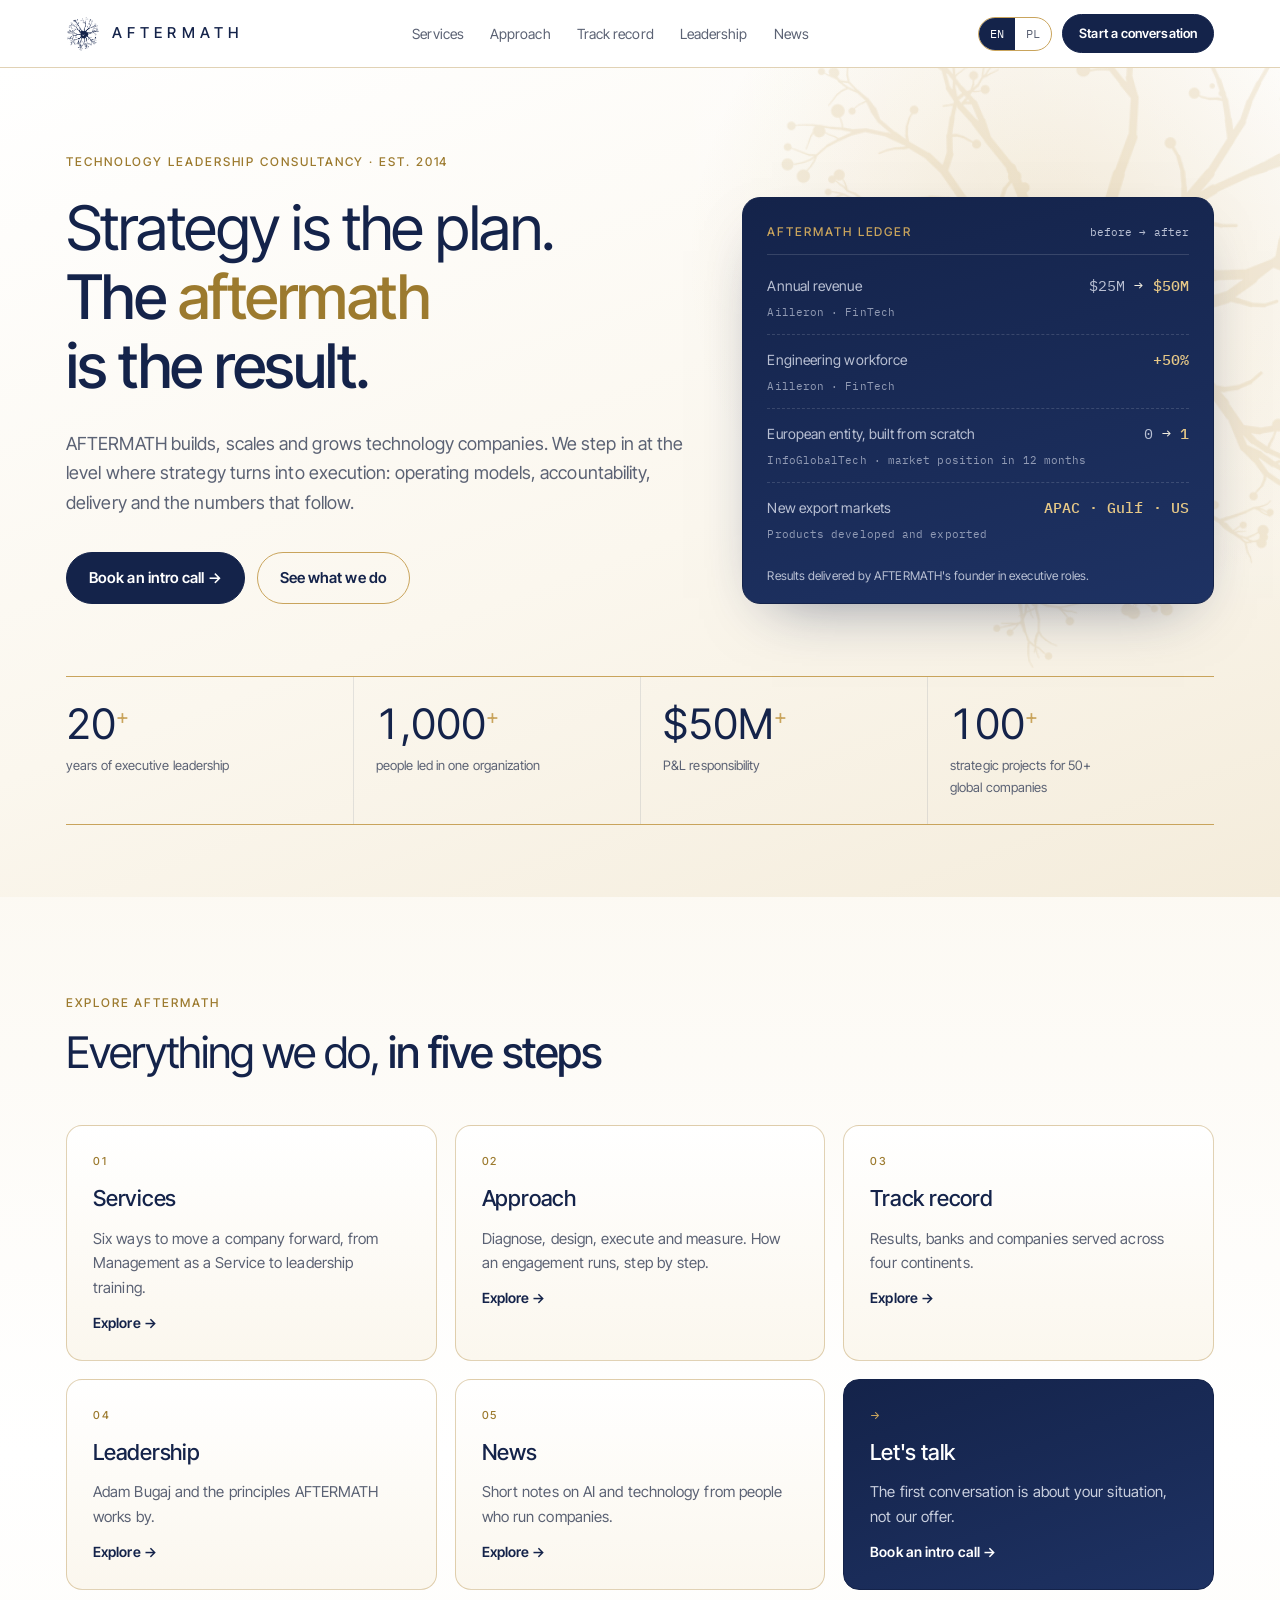
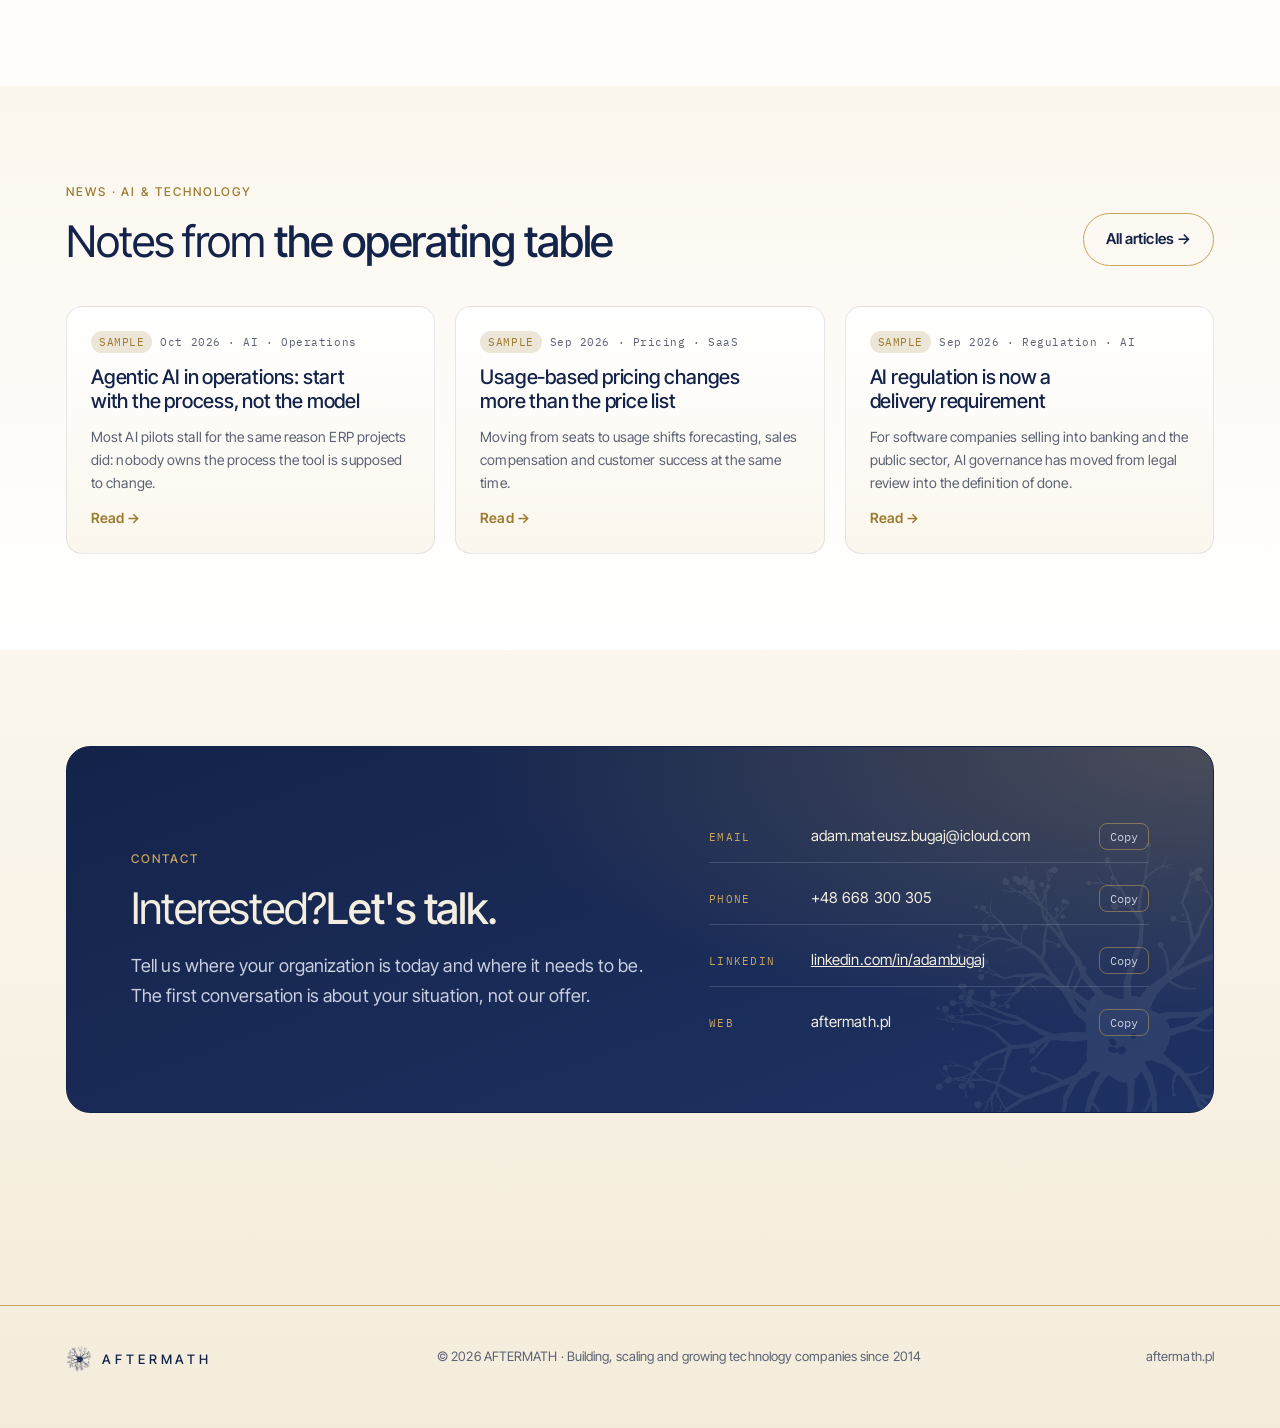
==== public/index.html @ 4d01b681 "Podstrony i typografia Inter Tight" ====
<!doctype html>
<html lang="en">
<head>
<meta charset="utf-8">
<meta name="viewport" content="width=device-width,initial-scale=1,viewport-fit=cover">
<title>AFTERMATH · Building, scaling and growing technology companies</title>
<meta name="description" content="AFTERMATH builds, scales and grows technology companies. Management as a Service, IT and product consulting, negotiations and leadership training.">
<link rel="canonical" href="https://aftermath.pl/">
<meta name="theme-color" content="#FBF7EE">
<link rel="icon" href="favicon-64.png" type="image/png">
<link rel="apple-touch-icon" href="apple-touch-icon.png">
<meta property="og:type" content="website">
<meta property="og:url" content="https://aftermath.pl/">
<meta property="og:title" content="AFTERMATH · Building, scaling and growing technology companies">
<meta property="og:description" content="AFTERMATH builds, scales and grows technology companies. Management as a Service, IT and product consulting, negotiations and leadership training.">
<meta property="og:image" content="https://aftermath.pl/og-image.jpg">
<meta property="og:image:width" content="1200"><meta property="og:image:height" content="630">
<meta name="twitter:card" content="summary_large_image">
<link rel="preconnect" href="https://fonts.googleapis.com">
<link rel="preconnect" href="https://fonts.gstatic.com" crossorigin>
<link rel="stylesheet" href="https://fonts.googleapis.com/css2?family=Inter+Tight:wght@400;500;600&family=IBM+Plex+Mono:wght@400;500&display=swap">
<script type="application/ld+json">{"@context":"https://schema.org","@type":"ProfessionalService","name":"AFTERMATH","url":"https://aftermath.pl/","foundingDate":"2014","description":"AFTERMATH builds, scales and grows technology companies. Management as a Service, IT and product consulting, negotiations and leadership training.","founder":{"@type":"Person","name":"Adam Bugaj","sameAs":"https://www.linkedin.com/in/adambugaj"},"areaServed":["Europe","Middle East","Asia-Pacific","North America"]}</script>
<link rel="stylesheet" href="assets/site.css">
</head>
<body data-base="">
<header class="nav">
  <div class="wrap">
    <a class="logo" href="./" aria-label="AFTERMATH home"><img src="img/znak-granat-128.png" alt="" width="34" height="34">AFTERMATH</a>
    <nav class="links" aria-label="Main">
      <a href="services/" data-i18n="nav.services">Services</a>
      <a href="approach/" data-i18n="nav.approach">Approach</a>
      <a href="track-record/" data-i18n="nav.record">Track record</a>
      <a href="leadership/" data-i18n="nav.leader">Leadership</a>
      <a href="news/" data-i18n="nav.news">News</a>
      <a class="m-only" href="contact/" data-i18n="nav.contact">Contact</a>
    </nav>
    <div class="tools">
      <div class="lang" role="group" aria-label="Language">
        <button type="button" data-lang="en" aria-pressed="true">EN</button>
        <button type="button" data-lang="pl" aria-pressed="false">PL</button>
      </div>
      <a class="btn solid sm" href="contact/" data-i18n="nav.cta">Start a conversation</a>
      <button class="menu-btn" type="button" aria-expanded="false" data-i18n="nav.menu">Menu</button>
    </div>
  </div>
</header>
<main>
  <section class="hero" id="top">
    <div class="wrap">
      <div class="hero-grid">
        <div>
          <p class="eyebrow" data-i18n="hero.eyebrow">Technology leadership consultancy · est. 2014</p>
          <h1 data-i18n="hero.h1">Strategy is the plan.<b>The <em>aftermath</em> is the result.</b></h1>
          <p class="lede" data-i18n="hero.lede">AFTERMATH builds, scales and grows technology companies. We step in at the level where strategy turns into execution: operating models, accountability, delivery and the numbers that follow.</p>
          <div class="cta-row">
            <a class="btn solid" href="contact/" data-i18n="hero.cta1">Book an intro call →</a>
            <a class="btn ghost" href="services/" data-i18n="hero.cta2">See what we do</a>
          </div>
        </div>
        <aside class="ledger" aria-label="Aftermath ledger">
          <div class="ledger-h"><span class="eyebrow" data-i18n="ledger.title">Aftermath ledger</span><span data-i18n="ledger.cols">before → after</span></div>
          <div class="row"><span class="k" data-i18n="ledger.r1">Annual revenue</span><span class="v"><s>$25M</s> → <b>$50M</b></span><span class="src">Ailleron · FinTech</span></div>
          <div class="row"><span class="k" data-i18n="ledger.r2">Engineering workforce</span><span class="v"><b>+50%</b></span><span class="src">Ailleron · FinTech</span></div>
          <div class="row"><span class="k" data-i18n="ledger.r3">European entity, built from scratch</span><span class="v"><s>0</s> → <b>1</b></span><span class="src" data-i18n="ledger.s3">InfoGlobalTech · market position in 12 months</span></div>
          <div class="row"><span class="k" data-i18n="ledger.r4">New export markets</span><span class="v"><b>APAC · Gulf · US</b></span><span class="src" data-i18n="ledger.s4">Products developed and exported</span></div>
          <p class="ledger-f" data-i18n="ledger.foot">Results delivered by AFTERMATH's founder in executive roles.</p>
        </aside>
      </div>
      <div class="stats">
        <div class="stat"><strong>20<sup>+</sup></strong><span data-i18n="stat.1">years of executive leadership</span></div>
        <div class="stat"><strong>1,000<sup>+</sup></strong><span data-i18n="stat.2">people led in one organization</span></div>
        <div class="stat"><strong>$50M<sup>+</sup></strong><span data-i18n="stat.3">P&amp;L responsibility</span></div>
        <div class="stat"><strong>100<sup>+</sup></strong><span data-i18n="stat.4">strategic projects for 50+ global companies</span></div>
      </div>
    </div>
  </section>

  <section id="explore">
    <div class="wrap">
      <div class="sec-head">
        <p class="eyebrow" data-i18n="ex.eyebrow">Explore AFTERMATH</p>
        <h2 data-i18n="ex.h2">Everything we do, <b>in five steps</b></h2>
      </div>
      <div class="explore">
        <a class="tile" href="services/"><small>01</small><h3 data-i18n="ex.1.h">Services</h3><p data-i18n="ex.1.p">Six ways to move a company forward, from Management as a Service to leadership training.</p><span class="go" data-i18n="ex.go">Explore →</span></a>
        <a class="tile" href="approach/"><small>02</small><h3 data-i18n="ex.2.h">Approach</h3><p data-i18n="ex.2.p">Diagnose, design, execute and measure. How an engagement runs, step by step.</p><span class="go" data-i18n="ex.go">Explore →</span></a>
        <a class="tile" href="track-record/"><small>03</small><h3 data-i18n="ex.3.h">Track record</h3><p data-i18n="ex.3.p">Results, banks and companies served across four continents.</p><span class="go" data-i18n="ex.go">Explore →</span></a>
        <a class="tile" href="leadership/"><small>04</small><h3 data-i18n="ex.4.h">Leadership</h3><p data-i18n="ex.4.p">Adam Bugaj and the principles AFTERMATH works by.</p><span class="go" data-i18n="ex.go">Explore →</span></a>
        <a class="tile" href="news/"><small>05</small><h3 data-i18n="ex.5.h">News</h3><p data-i18n="ex.5.p">Short notes on AI and technology from people who run companies.</p><span class="go" data-i18n="ex.go">Explore →</span></a>
        <a class="tile dark" href="contact/"><small>→</small><h3 data-i18n="ex.6.h">Let's talk</h3><p data-i18n="ex.6.p">The first conversation is about your situation, not our offer.</p><span class="go" data-i18n="ex.go2">Book an intro call →</span></a>
      </div>
    </div>
  </section>

  <section id="news-teaser" class="alt">
    <div class="wrap">
      <div class="head-row">
        <div class="sec-head">
          <p class="eyebrow" data-i18n="news.eyebrow">News · AI &amp; technology</p>
          <h2 data-i18n="news.h2">Notes from <b>the operating table</b></h2>
        </div>
        <a class="btn ghost" href="news/" data-i18n="news.all">All articles →</a>
      </div>
      <div class="news-grid" id="news-cards"></div>
    </div>
  </section>

  <section id="contact">
    <div class="wrap">
      <div class="contact">
        <div>
          <p class="eyebrow" data-i18n="ct.eyebrow">Contact</p>
          <h2 data-i18n="ct.h2" style="margin-top:14px">Interested?<b>Let's talk.</b></h2>
          <p class="lede" data-i18n="ct.lede">Tell us where your organization is today and where it needs to be. The first conversation is about your situation, not our offer.</p>
        </div>
        <div class="cards">
          <div class="c-item"><span class="l" data-i18n="ct.mail">Email</span><span class="val" id="v-mail">adam.mateusz.bugaj@icloud.com</span><button class="copy" type="button" data-copy="v-mail" data-i18n="ct.copy">Copy</button></div>
          <div class="c-item"><span class="l" data-i18n="ct.phone">Phone</span><span class="val" id="v-tel">+48 668 300 305</span><button class="copy" type="button" data-copy="v-tel" data-i18n="ct.copy">Copy</button></div>
          <div class="c-item"><span class="l">LinkedIn</span><a class="val" id="v-in" href="https://www.linkedin.com/in/adambugaj" target="_blank" rel="noopener">linkedin.com/in/adambugaj</a><button class="copy" type="button" data-copy="v-in" data-i18n="ct.copy">Copy</button></div>
          <div class="c-item"><span class="l">Web</span><span class="val" id="v-web">aftermath.pl</span><button class="copy" type="button" data-copy="v-web" data-i18n="ct.copy">Copy</button></div>
        </div>
      </div>
    </div>
  </section>
</main>
<footer>
  <div class="wrap">
    <span class="f-logo"><img src="img/znak-granat-128.png" alt="" width="26" height="26">AFTERMATH</span>
    <span>© <span id="yr">2026</span> AFTERMATH · <span data-i18n="ft.tag">Building, scaling and growing technology companies since 2014</span></span>
    <span>aftermath.pl</span>
  </div>
</footer>
<div class="toast" id="toast" role="status" aria-live="polite"></div>
<script src="assets/site.js"></script>
</body>
</html>
---- public/assets/site.css ----
/* Layout: ivory & white editorial site with navy and gold accents. Hero = thesis + "aftermath ledger"; then services, engagement, record, leader, principles, news, contact. */
:root{
  --ivory:#FBF7EE; --ivory-2:#F4ECDB; --white:#FFFFFF;
  --navy:#14234A; --navy-2:#1E3263;
  --bg:#FBF7EE; --bg-2:#F4ECDB; --panel:#FFFFFF;
  --line:rgba(176,138,62,.38); --line-soft:rgba(20,35,74,.10);
  --fg:#14234A; --muted:#5B6274; --gold:#9C7A2E; --gold-2:#C9A45C; --gold-ink:#FFFFFF; --up:#2E7D57;
  --f-display:"Bricolage Grotesque","Avenir Next","Segoe UI",system-ui,sans-serif;
  --f-body:"IBM Plex Sans","Helvetica Neue",Arial,sans-serif;
  --f-mono:"IBM Plex Mono",ui-monospace,"SFMono-Regular",Menlo,monospace;
  --maxw:1180px;
  color-scheme:light;
}

*{box-sizing:border-box}
html{scroll-behavior:smooth}
@media (prefers-reduced-motion: reduce){html{scroll-behavior:auto}*{animation:none!important;transition:none!important}}
body{background:var(--bg);color:var(--fg);font-family:var(--f-body);font-size:16px;line-height:1.6;-webkit-font-smoothing:antialiased}
body::before{content:"";position:fixed;inset:0 0 auto;height:env(safe-area-inset-top,0px);z-index:60;background:var(--bg)}
a{color:inherit}
.wrap{max-width:var(--maxw);margin:0 auto;padding-left:max(16px,env(safe-area-inset-left,0px));padding-right:max(16px,env(safe-area-inset-right,0px))}
h1,h2,h3{font-family:var(--f-display);text-wrap:balance;margin:0;letter-spacing:-.02em}
p{margin:0}
.eyebrow{font-family:var(--f-mono);font-size:12px;letter-spacing:.14em;text-transform:uppercase;color:var(--gold)}
.lede{color:var(--muted);max-width:62ch;font-size:17px}
section{padding-block:96px}
.sec-head{display:grid;gap:14px;margin-bottom:48px;max-width:760px}
.sec-head h2{font-size:clamp(32px,4.4vw,52px);font-weight:300;line-height:1.05}
.sec-head h2 b{font-weight:800}
:focus-visible{outline:2px solid var(--gold);outline-offset:3px;border-radius:4px}

/* nav */
.nav{position:sticky;top:env(safe-area-inset-top,0px);z-index:50;background:color-mix(in srgb,var(--bg) 86%,transparent);backdrop-filter:blur(12px);border-bottom:1px solid var(--line-soft)}
.nav .wrap{display:flex;align-items:center;justify-content:space-between;gap:16px;padding-block:14px}
.logo{font-family:var(--f-display);font-weight:800;letter-spacing:.18em;font-size:17px;text-decoration:none;display:flex;align-items:center;gap:10px}
.links{display:flex;gap:26px;font-size:14px}
.links a{text-decoration:none;color:var(--muted);transition:color .2s}
.links a:hover,.links a.on{color:var(--fg)}
.tools{display:flex;gap:10px;align-items:center}
.lang{display:flex;border:1px solid var(--line);border-radius:999px;overflow:hidden;font-family:var(--f-mono);font-size:12px}
.lang button{background:none;border:0;color:var(--muted);padding:6px 11px;cursor:pointer;font:inherit}
.lang button[aria-pressed="true"]{background:var(--gold);color:var(--gold-ink)}
.btn{display:inline-flex;align-items:center;gap:10px;font-weight:600;font-size:15px;text-decoration:none;padding:13px 22px;border-radius:999px;border:1px solid var(--gold);cursor:pointer;transition:transform .2s,background .2s,color .2s}
.btn.solid{background:var(--gold);color:var(--gold-ink)}
.btn.ghost{background:transparent;color:var(--fg);border-color:var(--line)}
.btn:hover{transform:translateY(-1px)}
.btn.sm{padding:8px 16px;font-size:13px}
@media (max-width:900px){.links{display:none}.nav .btn.sm{display:none}}

/* hero */
.hero{padding-block:84px 72px;position:relative;overflow:hidden}
.hero::before{content:"";position:absolute;inset:-20% -10% auto auto;width:720px;height:720px;background:radial-gradient(closest-side,color-mix(in srgb,var(--gold) 16%,transparent),transparent);pointer-events:none}
.hero-grid{display:grid;grid-template-columns:1.25fr .95fr;gap:56px;align-items:end;position:relative}
.hero h1{font-size:clamp(44px,7vw,96px);line-height:.96;font-weight:300;margin-top:22px}
.hero h1 b{font-weight:800;display:block}
.hero h1 em{font-style:normal;color:var(--gold)}
.hero .lede{margin-top:28px}
.cta-row{display:flex;flex-wrap:wrap;gap:12px;margin-top:34px}
.ledger{background:var(--panel);border:1px solid var(--line);border-radius:18px;padding:24px 24px 18px;min-width:0}
.ledger-h{display:flex;justify-content:space-between;align-items:baseline;gap:12px;border-bottom:1px solid var(--line-soft);padding-bottom:12px;margin-bottom:6px}
.ledger-h span:last-child{font-family:var(--f-mono);font-size:11px;color:var(--muted)}
.row{display:grid;grid-template-columns:1fr auto;gap:4px 14px;padding:13px 0;border-bottom:1px dashed var(--line-soft)}
.row:last-of-type{border-bottom:0}
.row .k{font-size:14px;color:var(--muted)}
.row .v{font-family:var(--f-mono);font-variant-numeric:tabular-nums;font-size:15px;text-align:right;white-space:nowrap}
.row .v s{color:var(--muted);text-decoration:none}
.row .v b{color:var(--up);font-weight:500}
.row .src{grid-column:1/-1;font-family:var(--f-mono);font-size:11px;color:var(--muted);opacity:.75}
.ledger-f{font-size:12px;color:var(--muted);margin-top:10px}
@media (max-width:900px){.hero-grid{grid-template-columns:1fr}}

.stats{display:grid;grid-template-columns:repeat(4,1fr);border-top:1px solid var(--line);border-bottom:1px solid var(--line);margin-top:72px}
.stat{padding:26px 22px;border-left:1px solid var(--line-soft)}
.stat:first-child{border-left:0;padding-left:0}
.stat strong{font-family:var(--f-display);font-weight:800;font-size:clamp(30px,3.6vw,44px);display:block;line-height:1;font-variant-numeric:tabular-nums}
.stat strong sup{color:var(--gold);font-size:.5em;vertical-align:.7em}
.stat span{display:block;margin-top:10px;font-size:13px;color:var(--muted);max-width:22ch}
@media (max-width:720px){.stats{grid-template-columns:1fr 1fr}.stat{border-left:0;padding-left:0;border-top:1px solid var(--line-soft)}.stat:nth-child(-n+2){border-top:0}}

/* services */
.svc-grid{display:grid;grid-template-columns:repeat(3,1fr);gap:1px;background:var(--line-soft);border:1px solid var(--line-soft);border-radius:18px;overflow:hidden}
.svc{background:var(--bg);padding:32px 28px 30px;display:grid;gap:12px;align-content:start;min-width:0;transition:background .25s}
.svc:hover{background:var(--panel)}
.svc .tag{font-family:var(--f-mono);font-size:11px;color:var(--gold);letter-spacing:.1em;text-transform:uppercase}
.svc h3{font-size:22px;font-weight:700;line-height:1.15}
.svc p{color:var(--muted);font-size:15px}
.svc ul{margin:4px 0 0;padding:0;list-style:none;display:grid;gap:6px;font-size:14px}
.svc li{padding-left:16px;position:relative}
.svc li::before{content:"";position:absolute;left:0;top:.72em;width:8px;height:1px;background:var(--gold)}
.svc.feature{background:linear-gradient(160deg,color-mix(in srgb,var(--gold) 12%,var(--bg)),var(--bg) 70%)}
@media (max-width:960px){.svc-grid{grid-template-columns:1fr 1fr}}
@media (max-width:620px){.svc-grid{grid-template-columns:1fr}}

/* approach */
.alt{background:var(--bg-2)}
.steps{display:grid;grid-template-columns:repeat(4,1fr);gap:28px;counter-reset:s;position:relative}
.steps::before{content:"";position:absolute;left:0;right:0;top:19px;height:1px;background:linear-gradient(90deg,var(--gold),var(--line-soft))}
.step{position:relative;display:grid;gap:12px;min-width:0}
.step .n{width:38px;height:38px;border-radius:50%;background:var(--bg-2);border:1px solid var(--gold);display:grid;place-items:center;font-family:var(--f-mono);font-size:13px;color:var(--gold);position:relative}
.step h3{font-size:20px;font-weight:700}
.step p{color:var(--muted);font-size:15px}
@media (max-width:860px){.steps{grid-template-columns:1fr 1fr}.steps::before{display:none}}
@media (max-width:520px){.steps{grid-template-columns:1fr}}

/* record */
.results{display:grid;grid-template-columns:repeat(3,1fr);gap:18px}
.res{border:1px solid var(--line);border-radius:16px;padding:26px;display:grid;gap:8px;align-content:start;background:var(--panel)}
.res strong{font-family:var(--f-display);font-size:34px;font-weight:800;line-height:1;font-variant-numeric:tabular-nums}
.res span{color:var(--muted);font-size:14px}
.res small{font-family:var(--f-mono);font-size:11px;color:var(--gold);letter-spacing:.06em}
@media (max-width:860px){.results{grid-template-columns:1fr 1fr}}
@media (max-width:520px){.results{grid-template-columns:1fr}}
.clients{margin-top:64px;display:grid;grid-template-columns:260px 1fr;gap:40px}
.clients h3{font-size:22px;font-weight:500}
.clients p{color:var(--muted);font-size:14px;margin-top:10px}
.names{display:flex;flex-wrap:wrap;gap:10px 26px;font-family:var(--f-display);font-weight:500;font-size:clamp(17px,1.8vw,22px);color:var(--fg)}
.names span{opacity:.82}
.names span.more{color:var(--gold);opacity:1}
.regions{display:grid;grid-template-columns:repeat(4,1fr);gap:18px;margin-top:48px;border-top:1px solid var(--line-soft);padding-top:28px}
.regions div{display:grid;gap:4px}
.regions b{font-family:var(--f-display);font-size:18px}
.regions span{font-size:13px;color:var(--muted)}
@media (max-width:860px){.clients{grid-template-columns:1fr;gap:20px}.regions{grid-template-columns:1fr 1fr}}

/* leader */
.leader{display:grid;grid-template-columns:.8fr 1.2fr;gap:56px;align-items:start}
.portrait{background:#000;border-radius:20px;overflow:hidden;position:relative;border:1px solid var(--line)}
.portrait img{display:block;width:100%;height:auto;filter:grayscale(1) contrast(1.05)}
.portrait figcaption{position:absolute;left:0;right:0;bottom:0;padding:22px;background:linear-gradient(transparent,rgba(0,0,0,.85));color:#F2F3F7}
.portrait figcaption b{font-family:var(--f-display);font-size:24px;display:block}
.portrait figcaption span{font-size:13px;color:#C9CEDB}
.leader-body{display:grid;gap:22px;min-width:0}
.leader-body h2{font-size:clamp(30px,3.8vw,46px);font-weight:300;line-height:1.08}
.leader-body h2 b{font-weight:800}
.leader-body>p{color:var(--muted);max-width:62ch}
.timeline{list-style:none;margin:8px 0 0;padding:0;border-left:1px solid var(--line);display:grid;gap:0}
.timeline li{display:grid;grid-template-columns:118px 1fr;gap:16px;padding:12px 0 12px 20px;position:relative}
.timeline li::before{content:"";position:absolute;left:-4px;top:20px;width:7px;height:7px;border-radius:50%;background:var(--gold)}
.timeline .y{font-family:var(--f-mono);font-size:12px;color:var(--gold);padding-top:3px;font-variant-numeric:tabular-nums}
.timeline b{font-weight:600}
.timeline span{display:block;font-size:14px;color:var(--muted)}
.creds{display:flex;flex-wrap:wrap;gap:8px}
.chip{font-size:12px;font-family:var(--f-mono);border:1px solid var(--line);border-radius:999px;padding:5px 12px;color:var(--muted)}
@media (max-width:900px){.leader{grid-template-columns:1fr}.portrait{max-width:420px}}
@media (max-width:480px){.timeline li{grid-template-columns:1fr;gap:2px}}

/* principles */
.princ{display:grid;grid-template-columns:repeat(3,1fr);gap:40px}
.princ div{display:grid;gap:12px;border-top:2px solid var(--gold);padding-top:22px}
.princ h3{font-size:21px;font-weight:700;line-height:1.2}
.princ p{color:var(--muted);font-size:15px}
@media (max-width:860px){.princ{grid-template-columns:1fr}}

/* news */
.news-grid{display:grid;grid-template-columns:repeat(3,1fr);gap:20px}
.post{background:var(--panel);border:1px solid var(--line-soft);border-radius:16px;padding:24px;display:grid;gap:12px;align-content:start;text-decoration:none;transition:border-color .2s,transform .2s;min-width:0}
.post:hover{border-color:var(--gold);transform:translateY(-2px)}
.post .meta{display:flex;flex-wrap:wrap;gap:8px;align-items:center;font-family:var(--f-mono);font-size:11px;color:var(--muted);letter-spacing:.05em}
.badge{background:color-mix(in srgb,var(--gold) 18%,transparent);color:var(--gold);padding:2px 8px;border-radius:999px;text-transform:uppercase}
.post h3{font-size:20px;font-weight:700;line-height:1.2}
.post p{color:var(--muted);font-size:14px}
.post .more{font-size:14px;color:var(--gold);font-weight:600}
@media (max-width:900px){.news-grid{grid-template-columns:1fr}}
.head-row{display:flex;justify-content:space-between;align-items:end;gap:20px;flex-wrap:wrap;margin-bottom:40px}
.head-row .sec-head{margin-bottom:0}

/* news view */
.view-news{padding-block:72px 40px}
.article{display:grid;grid-template-columns:200px 1fr;gap:40px;padding-block:44px;border-top:1px solid var(--line-soft)}
.article aside{display:grid;gap:10px;align-content:start;font-family:var(--f-mono);font-size:12px;color:var(--muted)}
.article h2{font-size:clamp(26px,3vw,36px);font-weight:700;line-height:1.12}
.article .body{display:grid;gap:16px;max-width:66ch;min-width:0}
.article .body p{color:var(--muted)}
.article .body p:first-of-type{color:var(--fg);font-size:18px}
.note{border:1px dashed var(--line);border-radius:12px;padding:14px 18px;font-size:14px;color:var(--muted);margin-top:24px}
@media (max-width:760px){.article{grid-template-columns:1fr;gap:14px}}

/* contact */
.contact{border:1px solid var(--line);border-radius:24px;padding:clamp(28px,5vw,64px);display:grid;grid-template-columns:1.1fr .9fr;gap:40px;align-items:center;background:radial-gradient(120% 140% at 100% 0%,color-mix(in srgb,var(--gold) 14%,transparent),transparent 60%),var(--panel)}
.contact h2{font-size:clamp(34px,5vw,60px);font-weight:300;line-height:1}
.contact h2 b{font-weight:800;display:block}
.contact .lede{margin-top:18px}
.cards{display:grid;gap:10px}
.c-item{display:grid;grid-template-columns:90px 1fr auto;gap:12px;align-items:center;border-bottom:1px solid var(--line-soft);padding:12px 0}
.c-item:last-child{border-bottom:0}
.c-item .l{font-family:var(--f-mono);font-size:11px;color:var(--gold);letter-spacing:.12em;text-transform:uppercase}
.c-item .val{font-size:15px;word-break:break-all;user-select:all;min-width:0}
.copy{background:none;border:1px solid var(--line);color:var(--muted);border-radius:8px;padding:5px 10px;font:12px var(--f-mono);cursor:pointer}
.copy:hover{color:var(--fg);border-color:var(--gold)}
@media (max-width:860px){.contact{grid-template-columns:1fr}}
@media (max-width:420px){.c-item{grid-template-columns:1fr auto}.c-item .l{grid-column:1/-1}}

footer{padding-block:40px 56px;border-top:1px solid var(--line-soft);margin-top:96px}
footer .wrap{display:flex;justify-content:space-between;gap:20px;flex-wrap:wrap;font-size:13px;color:var(--muted)}
.toast{position:fixed;left:50%;bottom:calc(24px + env(safe-area-inset-bottom,0px));transform:translateX(-50%);background:var(--fg);color:var(--bg);padding:10px 18px;border-radius:999px;font-size:14px;opacity:0;pointer-events:none;transition:opacity .2s;z-index:70}
.toast.show{opacity:1}

/* load moment */
@keyframes rise{from{transform:translateY(14px);opacity:.001}to{transform:none;opacity:1}}
.hero h1,.hero .lede,.cta-row,.ledger{animation:rise .8s cubic-bezier(.2,.7,.2,1) both}
.hero .lede{animation-delay:.08s}.cta-row{animation-delay:.14s}.ledger{animation-delay:.22s}

/* ===== ivory · white · navy · gold ===== */
html,body{margin:0;padding:0}
body{background:linear-gradient(180deg,#FFFFFF 0%,var(--ivory) 22%,#FFFFFF 48%,var(--ivory) 74%,var(--ivory-2) 100%)}
.nav{background:color-mix(in srgb,#FFFFFF 82%,transparent);border-bottom-color:var(--line)}
.logo{color:var(--navy)}
.hero{background:radial-gradient(90% 120% at 100% 0%,#FFFFFF 0%,transparent 55%),linear-gradient(160deg,#FFFFFF 0%,var(--ivory) 55%,var(--ivory-2) 100%)}
.hero::before{background:radial-gradient(closest-side,rgba(201,164,92,.22),transparent)}
.hero h1 em{color:var(--gold)}
.btn.solid{background:var(--navy);border-color:var(--navy);color:#fff}
.btn.solid:hover{background:var(--navy-2)}
.btn.ghost{border-color:var(--gold-2);color:var(--navy)}
.lang{border-color:var(--gold-2)}
.lang button[aria-pressed="true"]{background:var(--navy);color:#fff}
.ledger{background:linear-gradient(165deg,var(--navy) 0%,var(--navy-2) 100%);border-color:var(--navy);color:#F3EEDF;box-shadow:0 24px 60px -30px rgba(20,35,74,.55)}
.ledger .eyebrow{color:var(--gold-2)}
.ledger .row .k,.ledger .ledger-h span:last-child,.ledger .row .src,.ledger .ledger-f,.ledger .row .v s{color:#B9C0D3}
.ledger .row .v b{color:#E6C887}
.ledger .row,.ledger .ledger-h{border-color:rgba(255,255,255,.14)}
.stats{border-color:var(--gold-2)}
.stat strong{color:var(--navy)}
.stat strong sup{color:var(--gold-2)}
.svc-grid{background:var(--line-soft);box-shadow:0 20px 50px -35px rgba(20,35,74,.35)}
.svc{background:linear-gradient(180deg,#FFFFFF,var(--ivory))}
.svc:hover{background:#FFFFFF}
.svc.feature{background:linear-gradient(160deg,var(--navy) 0%,var(--navy-2) 100%);color:#F3EEDF}
.svc.feature p,.svc.feature li{color:#C9CFDE}
.svc.feature .tag{color:var(--gold-2)}
.svc.feature li::before{background:var(--gold-2)}
.alt{background:linear-gradient(180deg,var(--ivory) 0%,#FFFFFF 100%)}
.steps::before{background:linear-gradient(90deg,var(--gold-2),var(--line-soft))}
.step .n{background:#FFFFFF;border-color:var(--gold-2);color:var(--navy)}
.res{background:linear-gradient(180deg,#FFFFFF,var(--ivory));border-color:var(--line)}
.res strong{color:var(--navy)}
.names{color:var(--navy)}
.portrait{border-color:var(--gold-2)}
.timeline{border-left-color:var(--gold-2)}
.timeline li::before{background:var(--gold-2)}
.princ div{border-top-color:var(--gold-2)}
.post{background:linear-gradient(180deg,#FFFFFF,var(--ivory))}
.post:hover{border-color:var(--gold-2)}
.contact{background:radial-gradient(120% 140% at 100% 0%,rgba(201,164,92,.28),transparent 55%),linear-gradient(160deg,var(--navy) 0%,var(--navy-2) 100%);border-color:var(--navy);color:#F3EEDF}
.contact .eyebrow,.contact .c-item .l{color:var(--gold-2)}
.contact .lede{color:#C9CFDE}
.contact .c-item{border-color:rgba(255,255,255,.14)}
.contact .copy{color:#C9CFDE;border-color:rgba(201,164,92,.5)}
.contact .copy:hover{color:#fff;border-color:var(--gold-2)}
footer{border-top-color:var(--gold-2)}
:focus-visible{outline-color:var(--gold)}

/* ===== logo ===== */
.logo{gap:12px;font-weight:500;letter-spacing:.34em;font-size:15px;color:var(--navy)}
.logo img{width:34px;height:34px;display:block}
footer .f-logo{display:flex;align-items:center;gap:10px;letter-spacing:.3em;color:var(--navy);font-weight:500}
footer .f-logo img{width:26px;height:26px}
.hero{position:relative;overflow:hidden}
.hero::after{content:"";position:absolute;right:-160px;top:-120px;width:720px;height:720px;background:url(../img/znak-zloty.png) center/contain no-repeat;opacity:.16;pointer-events:none}
.hero .wrap{position:relative;z-index:1}
.contact{position:relative;overflow:hidden}
.contact::after{content:"";position:absolute;right:-90px;bottom:-110px;width:380px;height:380px;background:url(../img/znak-kosc.png) center/contain no-repeat;opacity:.08;pointer-events:none}
.contact>*{position:relative;z-index:1}
/* ===== subpages ===== */
.page-head{position:relative;overflow:hidden;padding-block:88px 8px;background:radial-gradient(80% 140% at 100% 0%,#FFFFFF 0%,transparent 60%),linear-gradient(160deg,#FFFFFF 0%,var(--ivory) 70%)}
.page-head::after{content:"";position:absolute;right:-110px;top:-90px;width:440px;height:440px;background:url(../img/znak-zloty.png) center/contain no-repeat;opacity:.14;pointer-events:none}
.page-head .wrap{position:relative;z-index:1}
.page-head .sec-head{margin-bottom:0}
.page-head h1{font-size:clamp(38px,5.6vw,72px);font-weight:300;line-height:1.02}
.page-head h1 b{font-weight:800}
.crumbs{font-family:var(--f-mono);font-size:12px;color:var(--muted);display:flex;gap:8px;margin-bottom:6px}
.crumbs a{color:var(--gold);text-decoration:none}
.page-body section:first-child{padding-top:56px}
.page-body .sec-head.hidden-head{display:none}
.next{display:flex;justify-content:space-between;align-items:center;gap:20px;flex-wrap:wrap;border-top:1px solid var(--gold-2);border-bottom:1px solid var(--gold-2);padding:28px 0;margin-top:8px}
.next span{font-family:var(--f-mono);font-size:12px;letter-spacing:.12em;text-transform:uppercase;color:var(--gold)}
.next a{font-family:var(--f-display);font-size:clamp(22px,3vw,32px);font-weight:700;color:var(--navy);text-decoration:none}
.next a:hover{color:var(--gold)}
/* home: explore grid */
.explore{display:grid;grid-template-columns:repeat(3,1fr);gap:18px}
.tile{display:grid;gap:10px;align-content:start;padding:26px;border:1px solid var(--line);border-radius:16px;background:linear-gradient(180deg,#FFFFFF,var(--ivory));text-decoration:none;color:inherit;transition:transform .2s,border-color .2s,box-shadow .2s;min-width:0}
.tile:hover{transform:translateY(-2px);border-color:var(--gold-2);box-shadow:0 18px 40px -28px rgba(20,35,74,.45)}
.tile small{font-family:var(--f-mono);font-size:11px;letter-spacing:.12em;color:var(--gold)}
.tile h3{font-size:22px;font-weight:700;color:var(--navy)}
.tile p{color:var(--muted);font-size:15px}
.tile .go{color:var(--navy);font-weight:600;font-size:14px}
.tile.dark{background:linear-gradient(160deg,var(--navy),var(--navy-2));border-color:var(--navy);color:#F3EEDF}
.tile.dark h3,.tile.dark .go{color:#FFFFFF}.tile.dark p{color:#C9CFDE}.tile.dark small{color:var(--gold-2)}
@media (max-width:900px){.explore{grid-template-columns:1fr 1fr}}
@media (max-width:560px){.explore{grid-template-columns:1fr}}
/* nav active + mobile menu */
.links a.on{color:var(--navy);font-weight:600;box-shadow:inset 0 -2px 0 var(--gold-2)}
.menu-btn{display:none;background:none;border:1px solid var(--gold-2);border-radius:999px;padding:7px 14px;font:600 13px var(--f-body);color:var(--navy);cursor:pointer}
@media (max-width:900px){
  .menu-btn{display:inline-flex}
  .links{display:none;position:absolute;left:0;right:0;top:100%;background:#FFFFFF;border-bottom:1px solid var(--gold-2);flex-direction:column;gap:0;padding:8px 16px 16px;box-shadow:0 20px 40px -30px rgba(20,35,74,.5)}
  .links.open{display:flex}
  .links a{padding:12px 0;border-bottom:1px solid var(--line-soft);font-size:16px}
  .links a.on{box-shadow:none}
  .nav .wrap{position:relative}
}
.article{scroll-margin-top:90px}
.links a.m-only{display:none}
@media (max-width:900px){.links a.m-only{display:block;color:var(--navy);font-weight:600}}

/* ===== typography: Inter Tight, regular weights, no heavy display ===== */
:root{--f-display:"Inter Tight","Helvetica Neue",Arial,system-ui,sans-serif;--f-body:"Inter Tight","Helvetica Neue",Arial,system-ui,sans-serif}
body{font-size:17px;line-height:1.65;letter-spacing:.005em}
h1,h2{letter-spacing:-.025em}
h3{letter-spacing:-.01em}
.hero h1{font-size:clamp(36px,4.8vw,66px);line-height:1.12;font-weight:400}
.hero h1 b{font-weight:500}
.hero h1 em{font-style:normal}
.sec-head h2,.leader-body h2,.contact h2{font-size:clamp(28px,3.4vw,46px);line-height:1.15;font-weight:400}
.sec-head h2 b,.leader-body h2 b,.contact h2 b,.page-head h1 b{font-weight:500}
.page-head h1{font-size:clamp(32px,4.2vw,58px);line-height:1.12;font-weight:400}
.contact h2 b{display:inline}
.stat strong{font-weight:400;font-size:clamp(30px,3.4vw,42px)}
.res strong{font-weight:400}
.svc h3,.step h3,.princ h3,.post h3,.tile h3,.article h2{font-weight:500}
.next a{font-weight:400}
.eyebrow,.svc .tag,.tile small,.res small,.crumbs{font-family:var(--f-body);font-weight:500;letter-spacing:.16em}
.lede{font-size:18px}
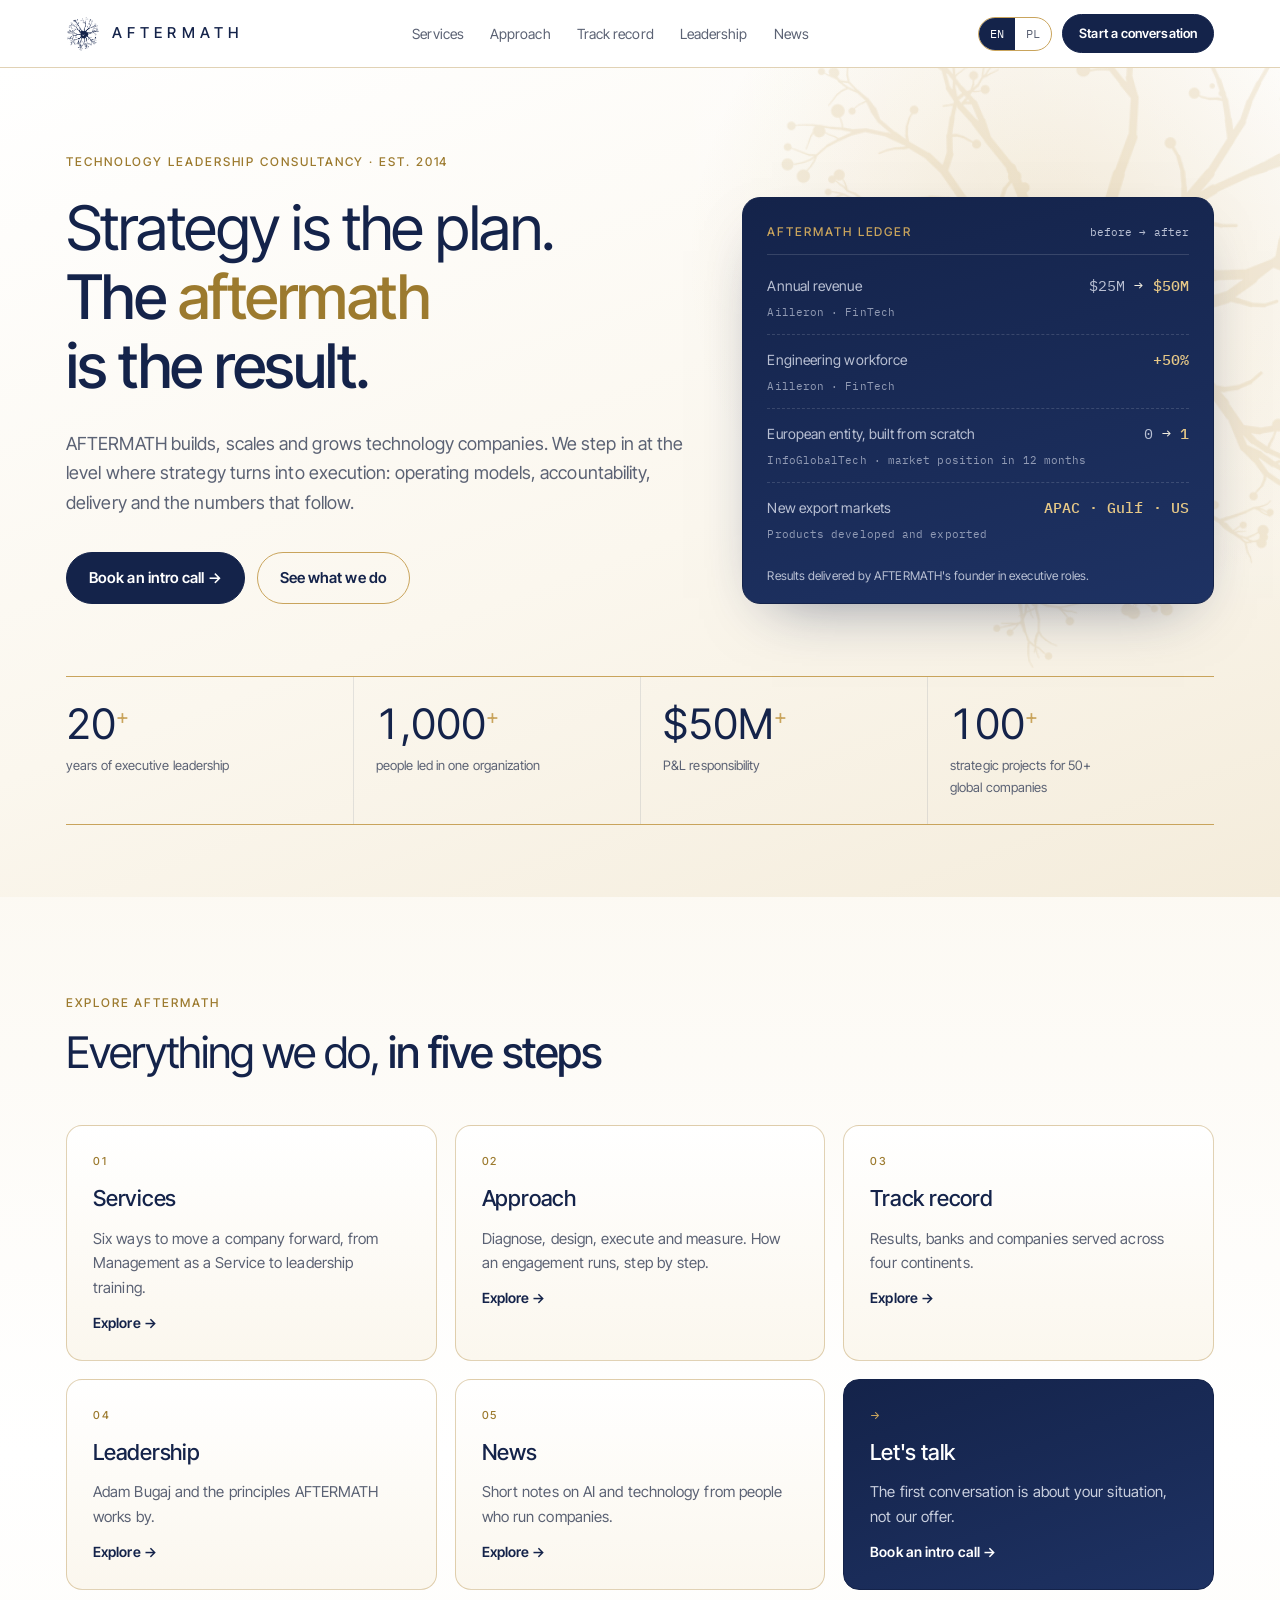
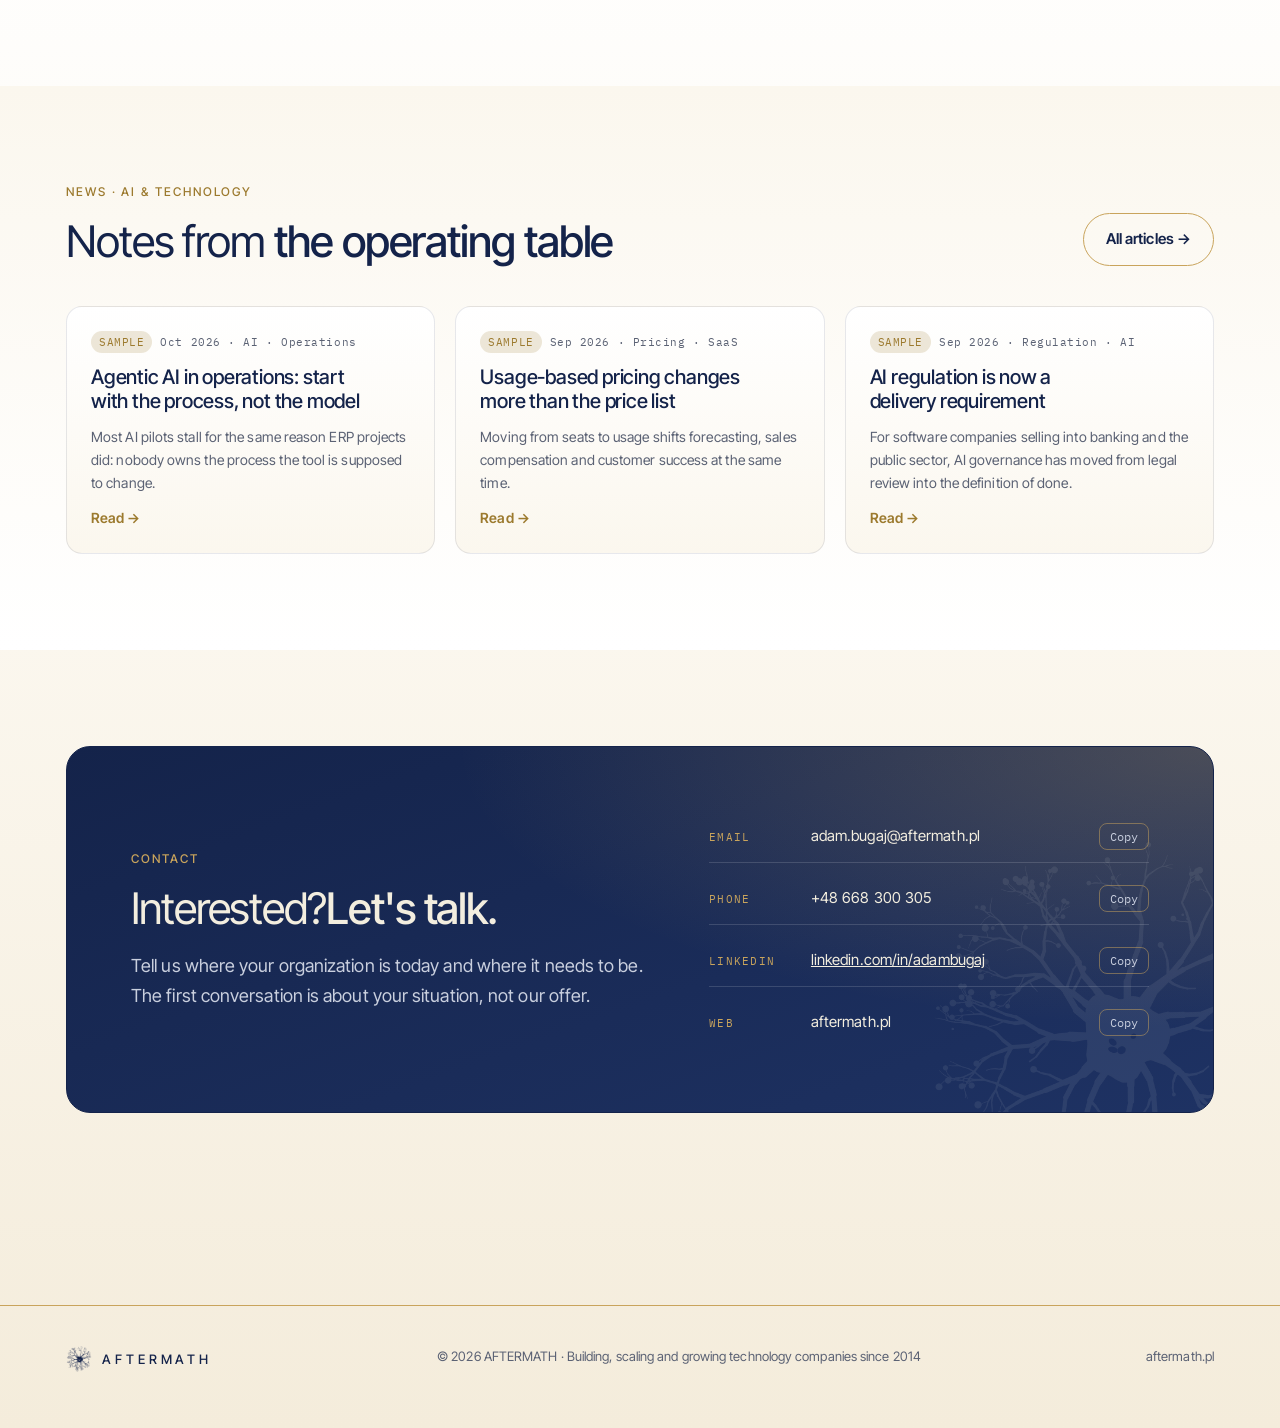
==== commit 4f6cd38a: "V_005" ====
--- a/public/index.html
+++ b/public/index.html
@@ -114,7 +114,7 @@
           <p class="lede" data-i18n="ct.lede">Tell us where your organization is today and where it needs to be. The first conversation is about your situation, not our offer.</p>
         </div>
         <div class="cards">
-          <div class="c-item"><span class="l" data-i18n="ct.mail">Email</span><span class="val" id="v-mail">adam.mateusz.bugaj@icloud.com</span><button class="copy" type="button" data-copy="v-mail" data-i18n="ct.copy">Copy</button></div>
+          <div class="c-item"><span class="l" data-i18n="ct.mail">Email</span><span class="val" id="v-mail">adam.bugaj@aftermath.pl</span><button class="copy" type="button" data-copy="v-mail" data-i18n="ct.copy">Copy</button></div>
           <div class="c-item"><span class="l" data-i18n="ct.phone">Phone</span><span class="val" id="v-tel">+48 668 300 305</span><button class="copy" type="button" data-copy="v-tel" data-i18n="ct.copy">Copy</button></div>
           <div class="c-item"><span class="l">LinkedIn</span><a class="val" id="v-in" href="https://www.linkedin.com/in/adambugaj" target="_blank" rel="noopener">linkedin.com/in/adambugaj</a><button class="copy" type="button" data-copy="v-in" data-i18n="ct.copy">Copy</button></div>
           <div class="c-item"><span class="l">Web</span><span class="val" id="v-web">aftermath.pl</span><button class="copy" type="button" data-copy="v-web" data-i18n="ct.copy">Copy</button></div>
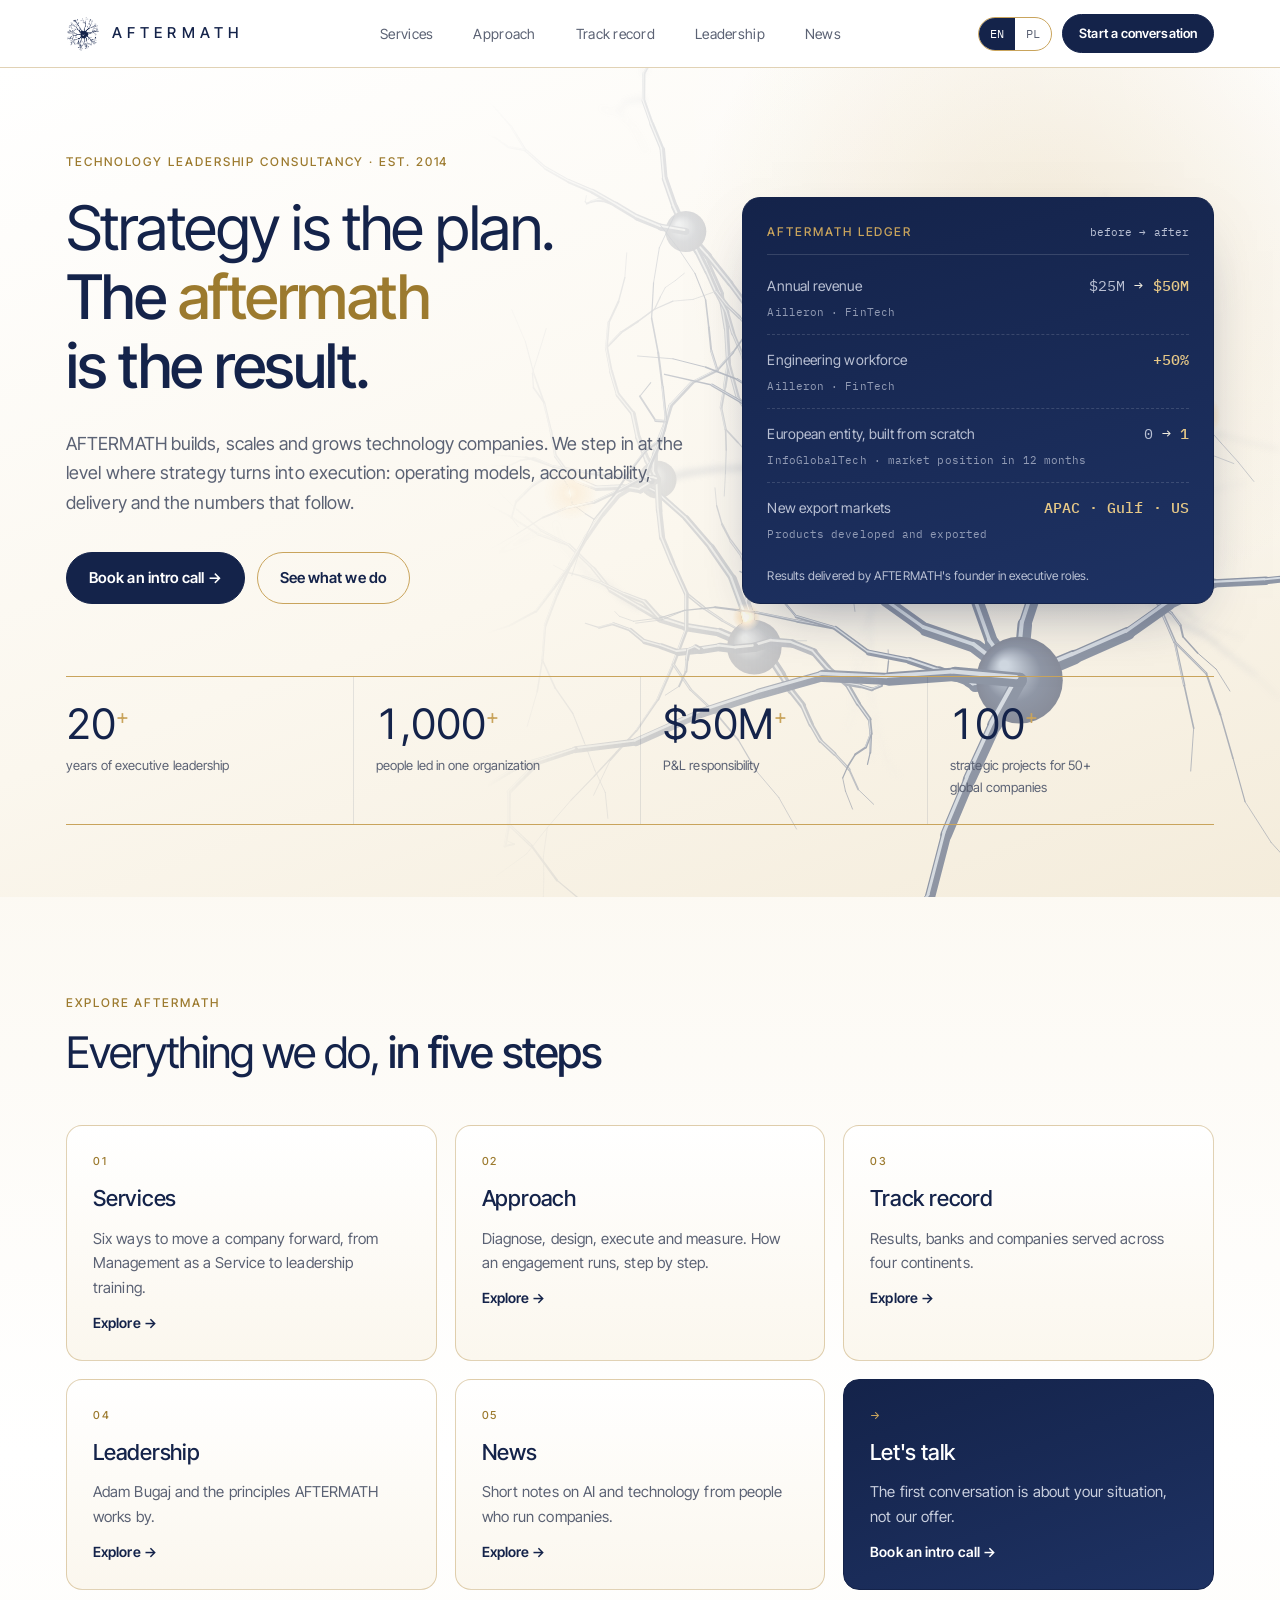
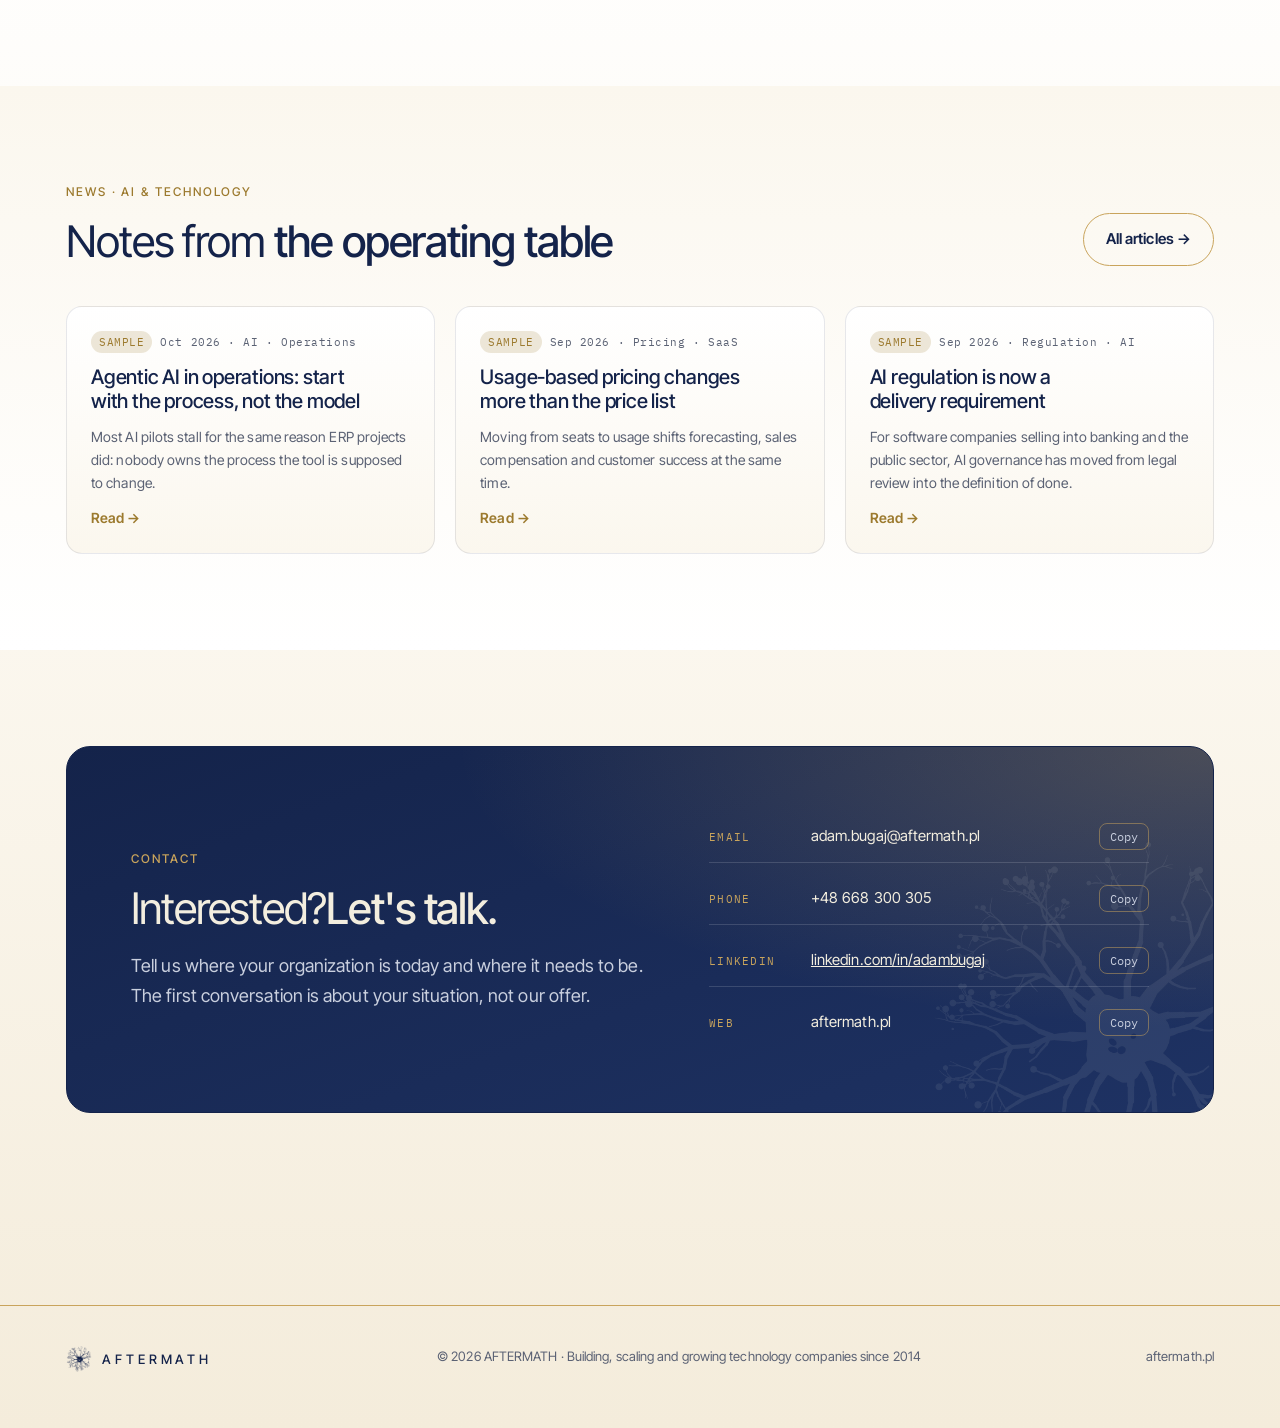
==== commit 786a3221: "Ruchomy obraz" ====
--- a/public/index.html
+++ b/public/index.html
@@ -131,6 +131,7 @@
   </div>
 </footer>
 <div class="toast" id="toast" role="status" aria-live="polite"></div>
+<script src="assets/neuron.js"></script>
 <script src="assets/site.js"></script>
 </body>
 </html>
--- a/public/assets/site.css
+++ b/public/assets/site.css
@@ -321,3 +321,31 @@
 .next a{font-weight:400}
 .eyebrow,.svc .tag,.tile small,.res small,.crumbs{font-family:var(--f-body);font-weight:500;letter-spacing:.16em}
 .lede{font-size:18px}
+
+/* ===== nav spacing + living logo mark ===== */
+.links{gap:40px}
+.links a{letter-spacing:.02em}
+@media (max-width:1180px){.links{gap:28px}}
+.logo{perspective:240px}
+.logo img{transform-origin:50% 50%;animation:mark-sway 10s ease-in-out infinite;will-change:transform}
+.logo:hover img{animation-duration:4s}
+@keyframes mark-sway{
+  0%,100%{transform:rotateX(0deg) rotateY(0deg) rotateZ(0deg)}
+  25%{transform:rotateX(16deg) rotateY(-20deg) rotateZ(4deg)}
+  50%{transform:rotateX(-10deg) rotateY(14deg) rotateZ(-3deg)}
+  75%{transform:rotateX(8deg) rotateY(22deg) rotateZ(2deg)}
+}
+.hero::after,.page-head::after{animation:mark-drift 48s ease-in-out infinite;will-change:transform}
+@keyframes mark-drift{
+  0%,100%{transform:rotate(0deg) translate(0,0) scale(1)}
+  33%{transform:rotate(7deg) translate(-14px,10px) scale(1.02)}
+  66%{transform:rotate(-5deg) translate(10px,-8px) scale(.99)}
+}
+
+/* ===== neural network background (logo stays static) ===== */
+.logo img{animation:none!important}
+.hero.has-neuron::after,.page-head.has-neuron::after{content:none;display:none}
+canvas.neuron-net{position:absolute;pointer-events:none;z-index:0;top:0;right:0;height:100%}
+canvas.net-hero{width:62%;-webkit-mask-image:linear-gradient(to left,#000 50%,transparent 100%);mask-image:linear-gradient(to left,#000 50%,transparent 100%);opacity:.6}
+canvas.net-page{width:60%;-webkit-mask-image:linear-gradient(to left,#000 45%,transparent 100%);mask-image:linear-gradient(to left,#000 45%,transparent 100%);opacity:.5}
+@media (max-width:900px){canvas.net-hero,canvas.net-page{width:100%;opacity:.35}}
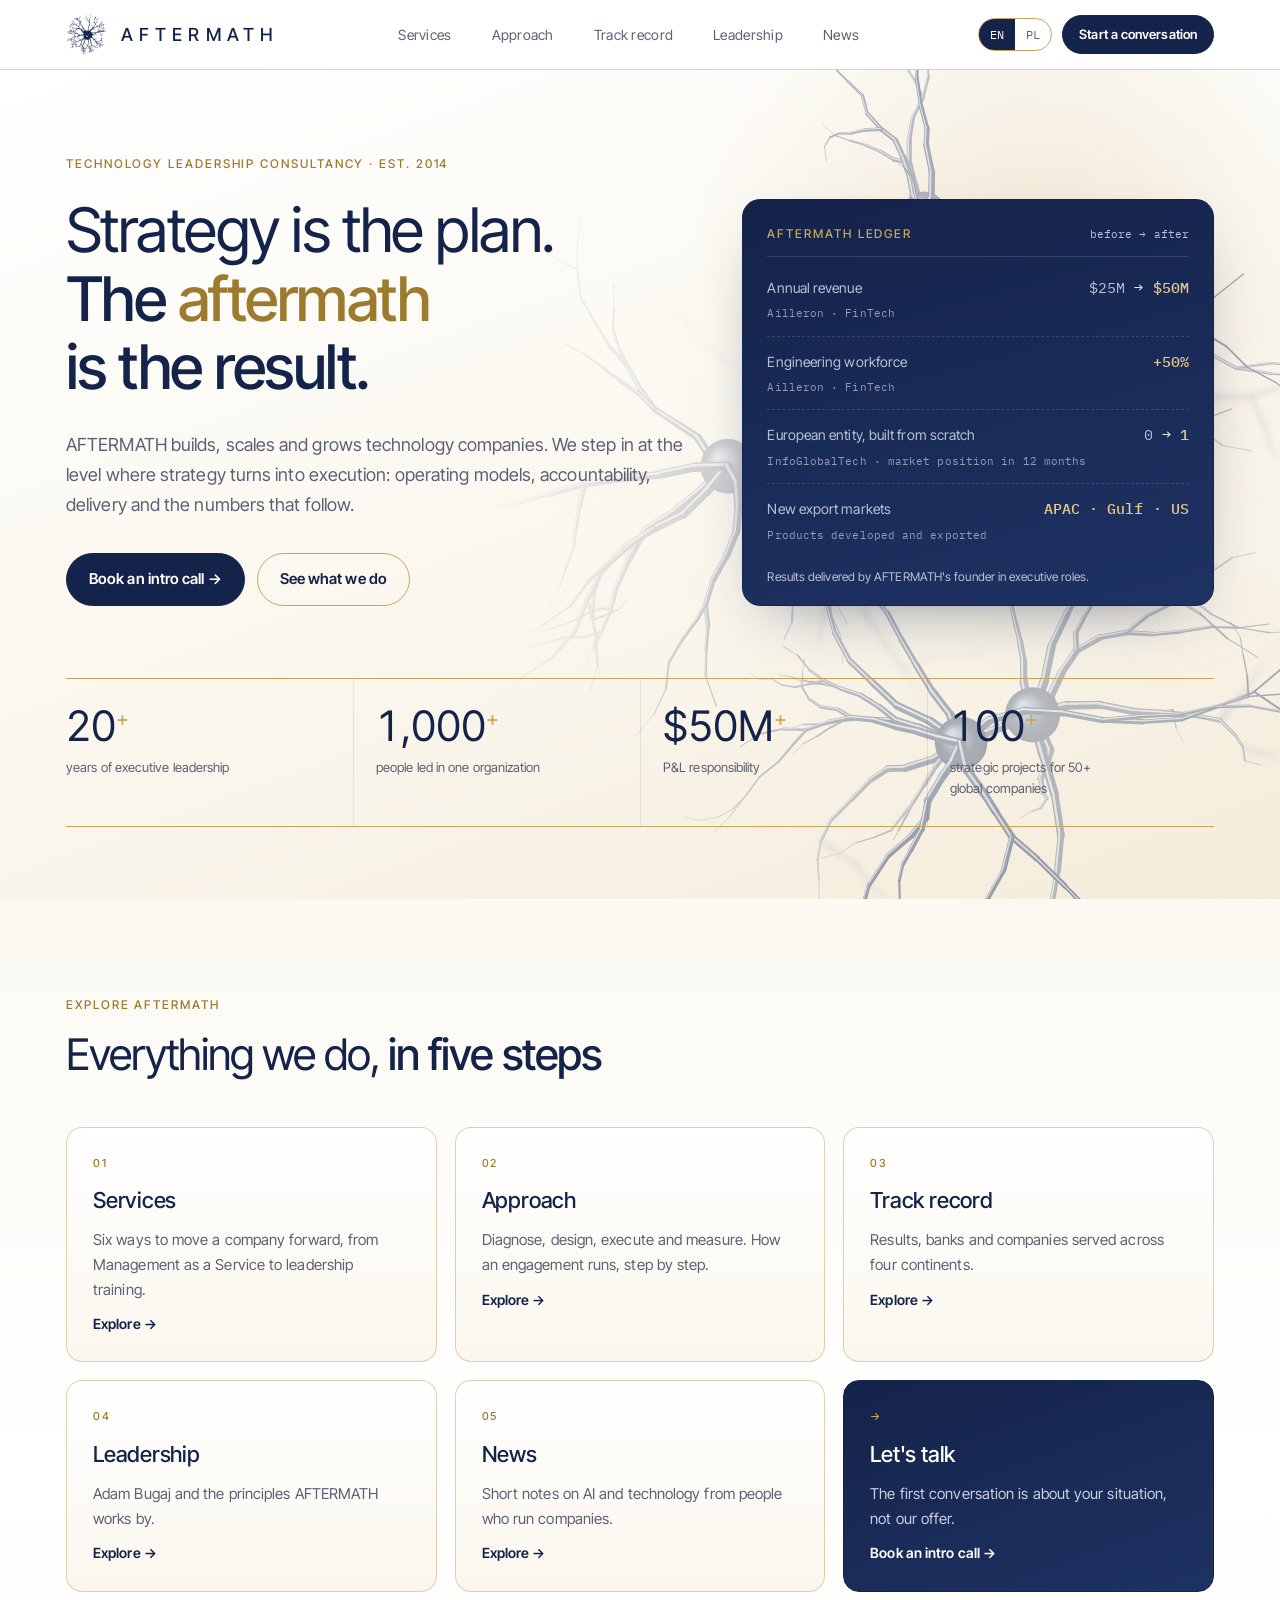
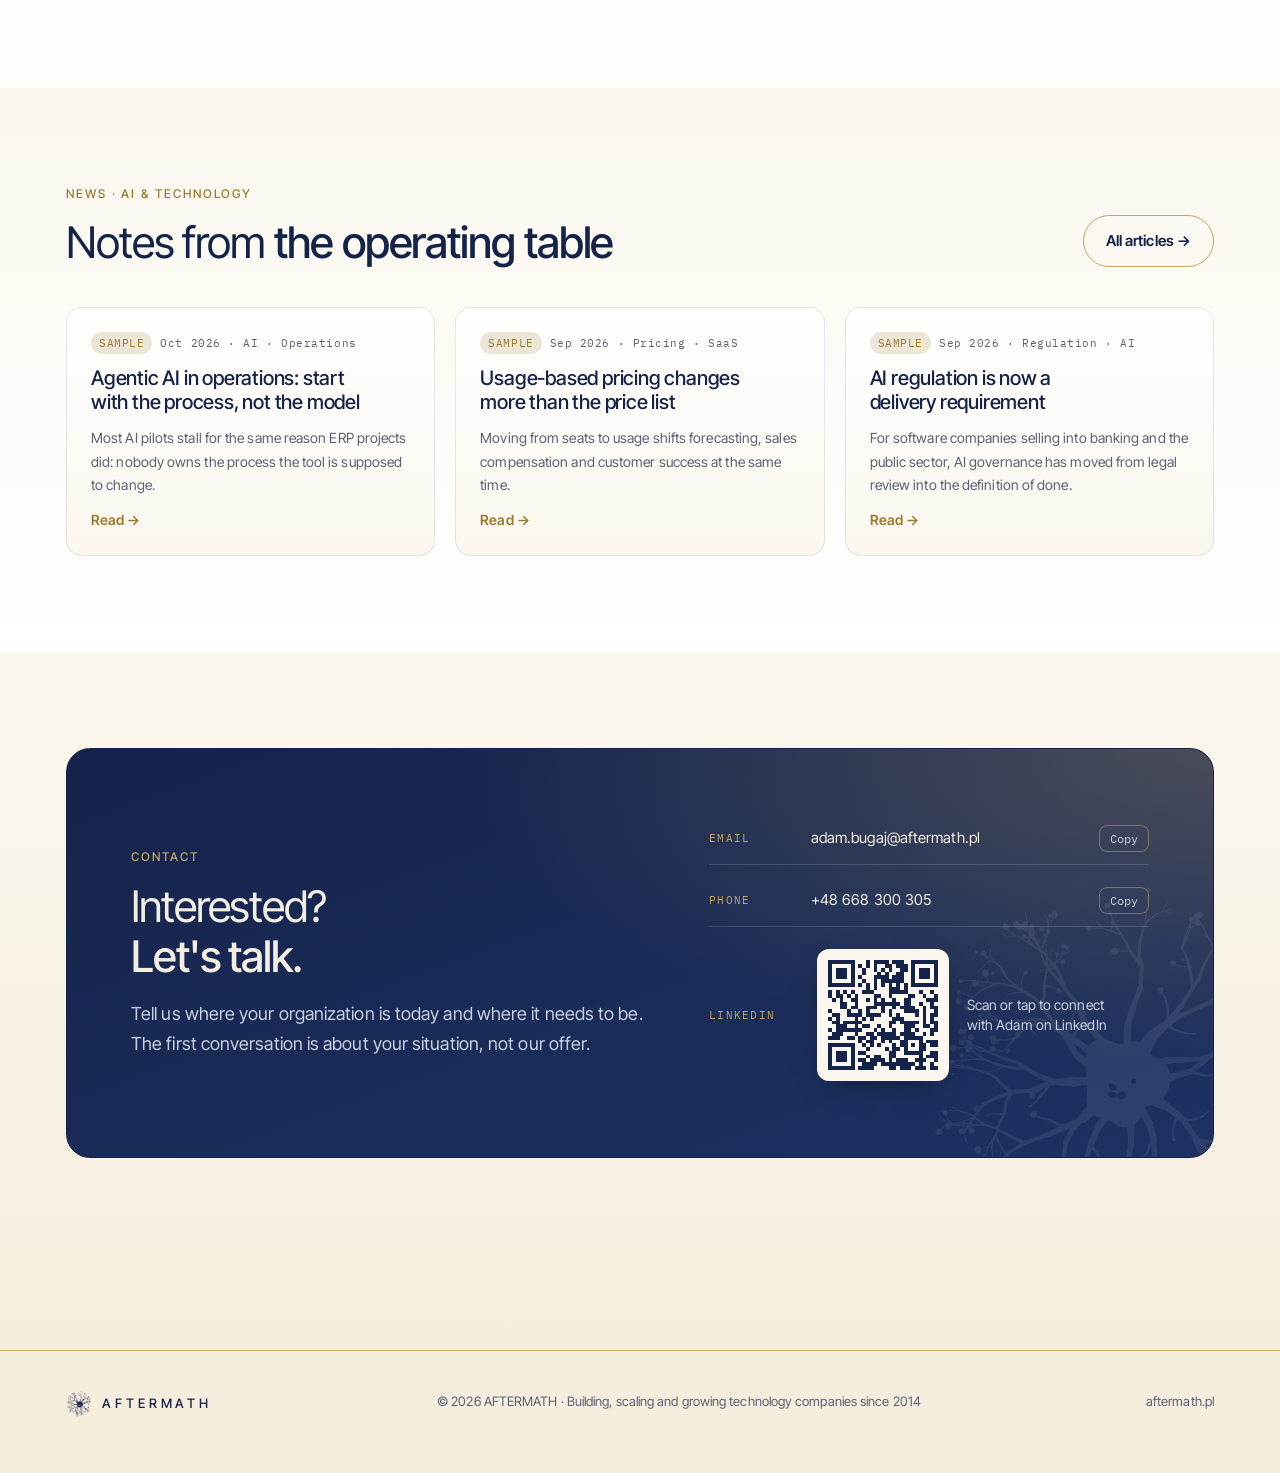
==== commit 1c0de15f: "2026.10.26_V01" ====
--- a/public/index.html
+++ b/public/index.html
@@ -116,8 +116,7 @@
         <div class="cards">
           <div class="c-item"><span class="l" data-i18n="ct.mail">Email</span><span class="val" id="v-mail">adam.bugaj@aftermath.pl</span><button class="copy" type="button" data-copy="v-mail" data-i18n="ct.copy">Copy</button></div>
           <div class="c-item"><span class="l" data-i18n="ct.phone">Phone</span><span class="val" id="v-tel">+48 668 300 305</span><button class="copy" type="button" data-copy="v-tel" data-i18n="ct.copy">Copy</button></div>
-          <div class="c-item"><span class="l">LinkedIn</span><a class="val" id="v-in" href="https://www.linkedin.com/in/adambugaj" target="_blank" rel="noopener">linkedin.com/in/adambugaj</a><button class="copy" type="button" data-copy="v-in" data-i18n="ct.copy">Copy</button></div>
-          <div class="c-item"><span class="l">Web</span><span class="val" id="v-web">aftermath.pl</span><button class="copy" type="button" data-copy="v-web" data-i18n="ct.copy">Copy</button></div>
+          <div class="c-item c-qr"><span class="l">LinkedIn</span><a class="qr" href="https://www.linkedin.com/in/adambugaj" target="_blank" rel="noopener" aria-label="Adam Bugaj on LinkedIn"><img src="img/qr-linkedin.svg" width="132" height="132" alt="QR code linking to linkedin.com/in/adambugaj"></a><span class="qr-cap" data-i18n="ct.qr">Scan or tap to connect with Adam on LinkedIn</span></div>
         </div>
       </div>
     </div>
--- a/public/assets/site.css
+++ b/public/assets/site.css
@@ -349,3 +349,17 @@
 canvas.net-hero{width:62%;-webkit-mask-image:linear-gradient(to left,#000 50%,transparent 100%);mask-image:linear-gradient(to left,#000 50%,transparent 100%);opacity:.6}
 canvas.net-page{width:60%;-webkit-mask-image:linear-gradient(to left,#000 45%,transparent 100%);mask-image:linear-gradient(to left,#000 45%,transparent 100%);opacity:.5}
 @media (max-width:900px){canvas.net-hero,canvas.net-page{width:100%;opacity:.35}}
+
+/* ===== header logo +20% ===== */
+.nav .logo{font-size:18px;gap:14px}
+.nav .logo img{width:41px;height:41px}
+@media (max-width:480px){.nav .logo{font-size:15px;gap:10px;letter-spacing:.26em}.nav .logo img{width:36px;height:36px}.nav .tools{gap:6px}}
+
+/* ===== contact: LinkedIn QR, no web row ===== */
+.contact h2 b{display:block}
+.c-item.c-qr{grid-template-columns:90px auto 1fr;align-items:center;gap:18px}
+.c-qr .qr{display:block;line-height:0;border-radius:12px;box-shadow:0 10px 28px -14px rgba(0,0,0,.6);transition:transform .2s}
+.c-qr .qr:hover{transform:translateY(-2px)}
+.c-qr .qr img{width:132px;height:132px;display:block;border-radius:12px}
+.c-qr .qr-cap{font-size:14px;color:#C9CFDE;max-width:18ch;line-height:1.4}
+@media (max-width:420px){.c-item.c-qr{grid-template-columns:1fr auto}.c-qr .qr-cap{grid-column:1/-1}}
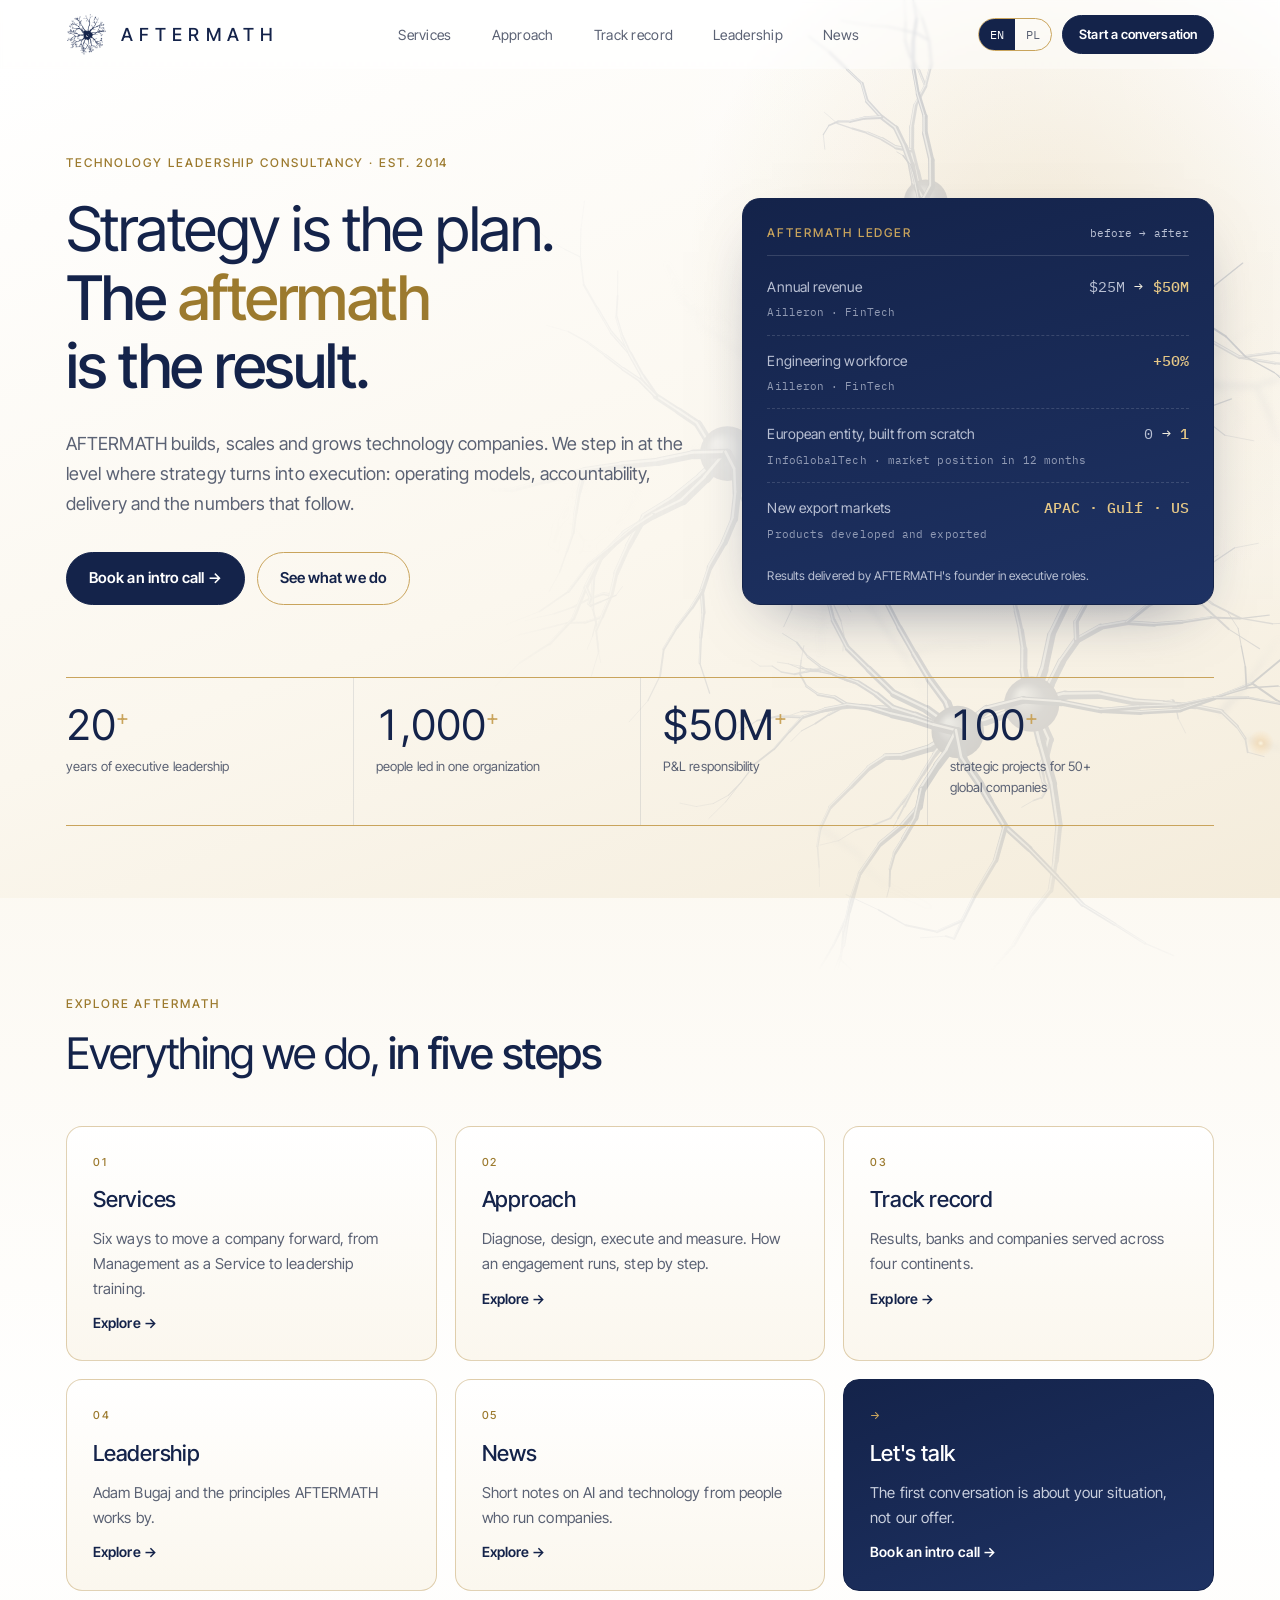
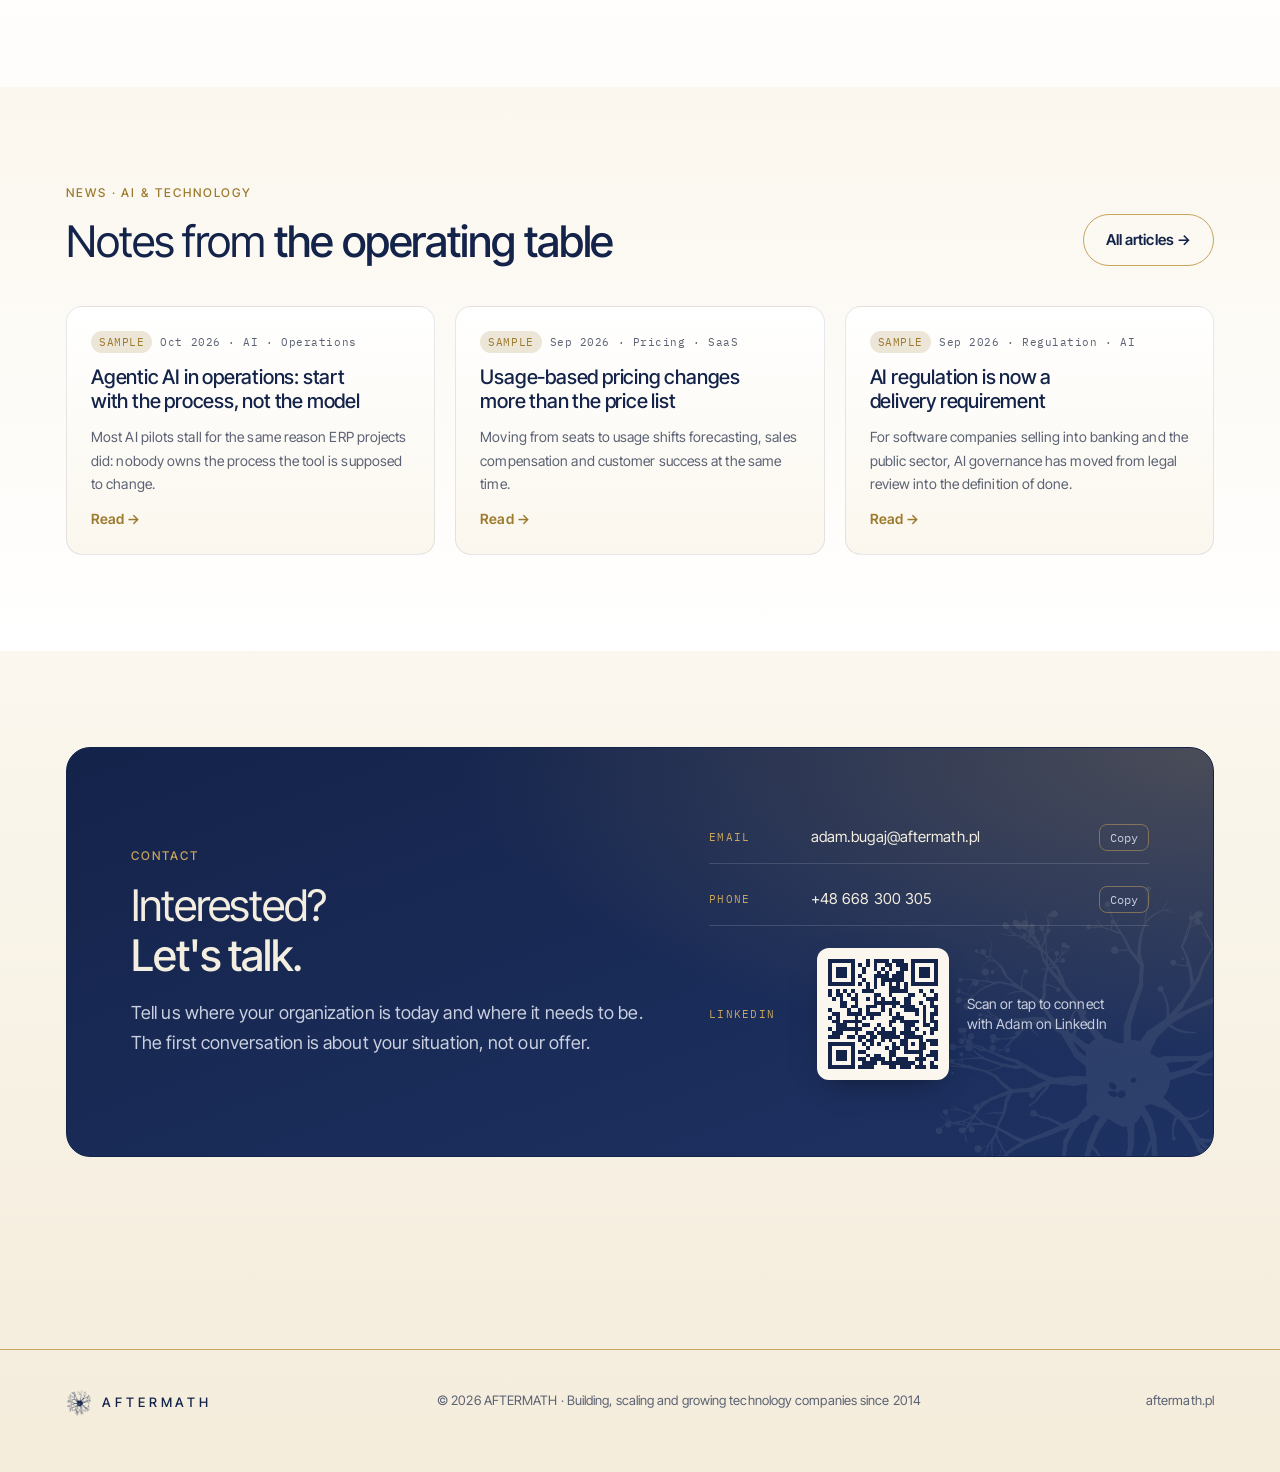
==== commit 60fa0d64: "2026.10.29" ====
--- a/public/index.html
+++ b/public/index.html
@@ -7,8 +7,8 @@
 <meta name="description" content="AFTERMATH builds, scales and grows technology companies. Management as a Service, IT and product consulting, negotiations and leadership training.">
 <link rel="canonical" href="https://aftermath.pl/">
 <meta name="theme-color" content="#FBF7EE">
-<link rel="icon" href="favicon-64.png" type="image/png">
-<link rel="apple-touch-icon" href="apple-touch-icon.png">
+<link rel="icon" href="favicon-aftermath.png?v=3" type="image/png" sizes="64x64">
+<link rel="apple-touch-icon" href="apple-touch-icon-light.png?v=3">
 <meta property="og:type" content="website">
 <meta property="og:url" content="https://aftermath.pl/">
 <meta property="og:title" content="AFTERMATH · Building, scaling and growing technology companies">
--- a/public/assets/site.css
+++ b/public/assets/site.css
@@ -363,3 +363,21 @@
 .c-qr .qr img{width:132px;height:132px;display:block;border-radius:12px}
 .c-qr .qr-cap{font-size:14px;color:#C9CFDE;max-width:18ch;line-height:1.4}
 @media (max-width:420px){.c-item.c-qr{grid-template-columns:1fr auto}.c-qr .qr-cap{grid-column:1/-1}}
+
+/* ===== no header divider ===== */
+.nav{border-bottom:0!important;box-shadow:none}
+
+/* ===== header logo: very slow rotation ===== */
+.nav .logo img{animation:logo-spin 90s linear infinite!important;transform-origin:50% 50%}
+@keyframes logo-spin{from{transform:rotate(0deg)}to{transform:rotate(360deg)}}
+@media (prefers-reduced-motion: reduce){.nav .logo img{animation:none!important}}
+
+/* ===== home: hero network bleeds into the white header band and slightly below ===== */
+.hero{overflow:visible;overflow-x:clip}
+canvas.net-hero{top:-96px;height:calc(100% + 170px);opacity:.25;
+  -webkit-mask-image:linear-gradient(to left,#000 50%,transparent 100%),linear-gradient(to bottom,transparent 0,#000 5%,#000 82%,transparent 100%);
+  mask-image:linear-gradient(to left,#000 50%,transparent 100%),linear-gradient(to bottom,transparent 0,#000 5%,#000 82%,transparent 100%);
+  -webkit-mask-composite:source-in;mask-composite:intersect}
+body:has(.hero) .nav{background:color-mix(in srgb,#FFFFFF 30%,transparent);-webkit-backdrop-filter:blur(1.5px);backdrop-filter:blur(1.5px)}
+main > section:first-child + section{position:relative;z-index:1}
+@media (max-width:900px){canvas.net-hero{opacity:.18}}
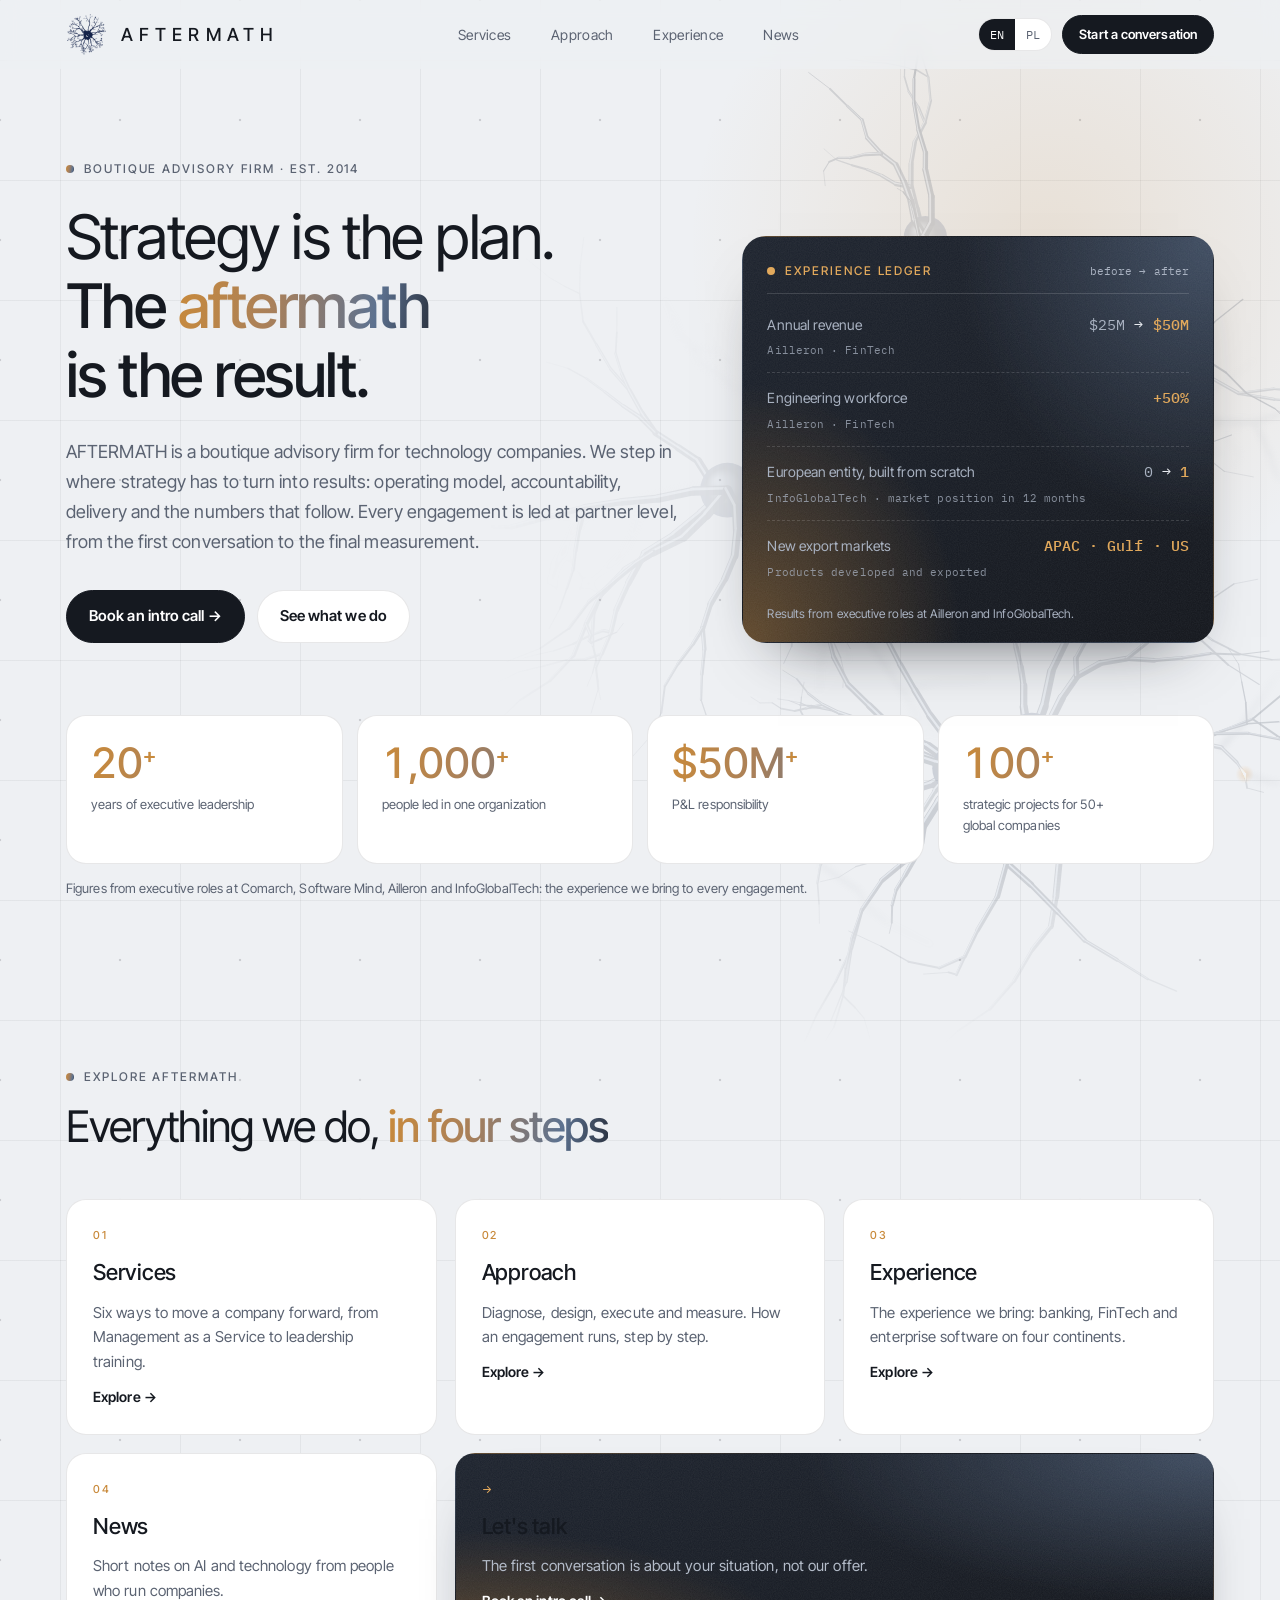
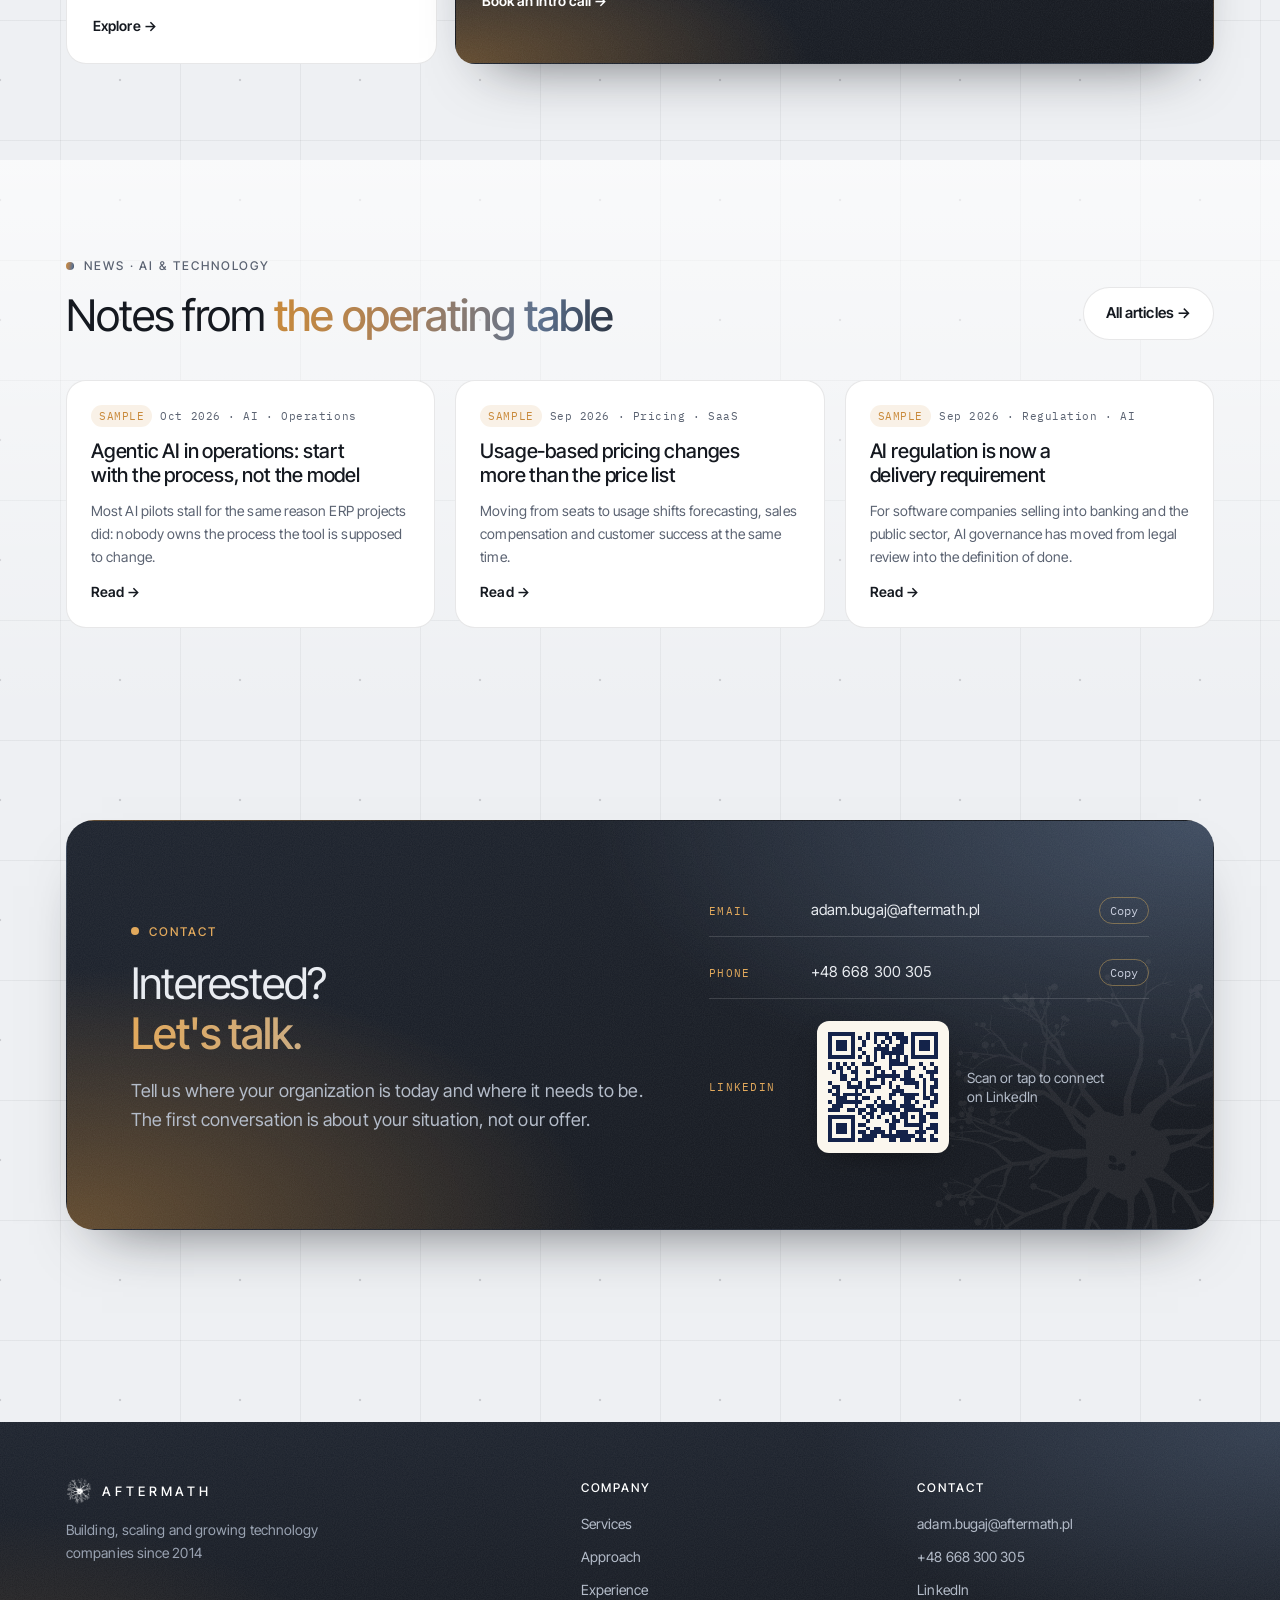
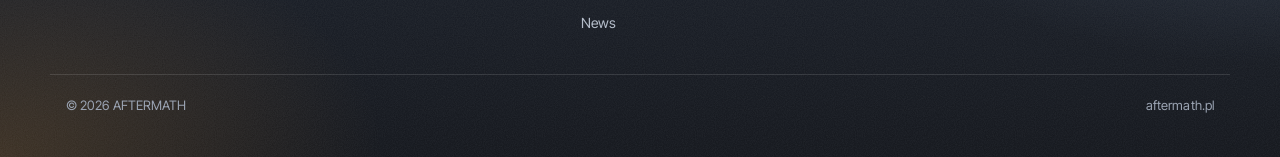
==== commit 6bc2179d: "2026.11.01_V01" ====
--- a/public/index.html
+++ b/public/index.html
@@ -1,12 +1,12 @@
 <!doctype html>
-<html lang="en">
+<html lang="en" data-theme="g">
 <head>
 <meta charset="utf-8">
 <meta name="viewport" content="width=device-width,initial-scale=1,viewport-fit=cover">
 <title>AFTERMATH · Building, scaling and growing technology companies</title>
 <meta name="description" content="AFTERMATH builds, scales and grows technology companies. Management as a Service, IT and product consulting, negotiations and leadership training.">
 <link rel="canonical" href="https://aftermath.pl/">
-<meta name="theme-color" content="#FBF7EE">
+<meta name="theme-color" content="#EEF0F3">
 <link rel="icon" href="favicon-aftermath.png?v=3" type="image/png" sizes="64x64">
 <link rel="apple-touch-icon" href="apple-touch-icon-light.png?v=3">
 <meta property="og:type" content="website">
@@ -29,8 +29,7 @@
     <nav class="links" aria-label="Main">
       <a href="services/" data-i18n="nav.services">Services</a>
       <a href="approach/" data-i18n="nav.approach">Approach</a>
-      <a href="track-record/" data-i18n="nav.record">Track record</a>
-      <a href="leadership/" data-i18n="nav.leader">Leadership</a>
+      <a href="track-record/" data-i18n="nav.record">Experience</a>
       <a href="news/" data-i18n="nav.news">News</a>
       <a class="m-only" href="contact/" data-i18n="nav.contact">Contact</a>
     </nav>
@@ -49,21 +48,21 @@
     <div class="wrap">
       <div class="hero-grid">
         <div>
-          <p class="eyebrow" data-i18n="hero.eyebrow">Technology leadership consultancy · est. 2014</p>
+          <p class="eyebrow" data-i18n="hero.eyebrow">Boutique advisory firm · est. 2014</p>
           <h1 data-i18n="hero.h1">Strategy is the plan.<b>The <em>aftermath</em> is the result.</b></h1>
-          <p class="lede" data-i18n="hero.lede">AFTERMATH builds, scales and grows technology companies. We step in at the level where strategy turns into execution: operating models, accountability, delivery and the numbers that follow.</p>
+          <p class="lede" data-i18n="hero.lede">AFTERMATH is a boutique advisory firm for technology companies. We step in where strategy has to turn into results: operating model, accountability, delivery and the numbers that follow. Every engagement is led at partner level, from the first conversation to the final measurement.</p>
           <div class="cta-row">
             <a class="btn solid" href="contact/" data-i18n="hero.cta1">Book an intro call →</a>
             <a class="btn ghost" href="services/" data-i18n="hero.cta2">See what we do</a>
           </div>
         </div>
         <aside class="ledger" aria-label="Aftermath ledger">
-          <div class="ledger-h"><span class="eyebrow" data-i18n="ledger.title">Aftermath ledger</span><span data-i18n="ledger.cols">before → after</span></div>
+          <div class="ledger-h"><span class="eyebrow" data-i18n="ledger.title">Experience ledger</span><span data-i18n="ledger.cols">before → after</span></div>
           <div class="row"><span class="k" data-i18n="ledger.r1">Annual revenue</span><span class="v"><s>$25M</s> → <b>$50M</b></span><span class="src">Ailleron · FinTech</span></div>
           <div class="row"><span class="k" data-i18n="ledger.r2">Engineering workforce</span><span class="v"><b>+50%</b></span><span class="src">Ailleron · FinTech</span></div>
           <div class="row"><span class="k" data-i18n="ledger.r3">European entity, built from scratch</span><span class="v"><s>0</s> → <b>1</b></span><span class="src" data-i18n="ledger.s3">InfoGlobalTech · market position in 12 months</span></div>
           <div class="row"><span class="k" data-i18n="ledger.r4">New export markets</span><span class="v"><b>APAC · Gulf · US</b></span><span class="src" data-i18n="ledger.s4">Products developed and exported</span></div>
-          <p class="ledger-f" data-i18n="ledger.foot">Results delivered by AFTERMATH's founder in executive roles.</p>
+          <p class="ledger-f" data-i18n="ledger.foot">Results from executive roles at Ailleron and InfoGlobalTech.</p>
         </aside>
       </div>
       <div class="stats">
@@ -72,6 +71,7 @@
         <div class="stat"><strong>$50M<sup>+</sup></strong><span data-i18n="stat.3">P&amp;L responsibility</span></div>
         <div class="stat"><strong>100<sup>+</sup></strong><span data-i18n="stat.4">strategic projects for 50+ global companies</span></div>
       </div>
+      <p class="stats-note" data-i18n="stat.note">Figures from executive roles at Comarch, Software Mind, Ailleron and InfoGlobalTech: the experience we bring to every engagement.</p>
     </div>
   </section>
 
@@ -79,14 +79,13 @@
     <div class="wrap">
       <div class="sec-head">
         <p class="eyebrow" data-i18n="ex.eyebrow">Explore AFTERMATH</p>
-        <h2 data-i18n="ex.h2">Everything we do, <b>in five steps</b></h2>
+        <h2 data-i18n="ex.h2">Everything we do, <b>in four steps</b></h2>
       </div>
       <div class="explore">
         <a class="tile" href="services/"><small>01</small><h3 data-i18n="ex.1.h">Services</h3><p data-i18n="ex.1.p">Six ways to move a company forward, from Management as a Service to leadership training.</p><span class="go" data-i18n="ex.go">Explore →</span></a>
         <a class="tile" href="approach/"><small>02</small><h3 data-i18n="ex.2.h">Approach</h3><p data-i18n="ex.2.p">Diagnose, design, execute and measure. How an engagement runs, step by step.</p><span class="go" data-i18n="ex.go">Explore →</span></a>
-        <a class="tile" href="track-record/"><small>03</small><h3 data-i18n="ex.3.h">Track record</h3><p data-i18n="ex.3.p">Results, banks and companies served across four continents.</p><span class="go" data-i18n="ex.go">Explore →</span></a>
-        <a class="tile" href="leadership/"><small>04</small><h3 data-i18n="ex.4.h">Leadership</h3><p data-i18n="ex.4.p">Adam Bugaj and the principles AFTERMATH works by.</p><span class="go" data-i18n="ex.go">Explore →</span></a>
-        <a class="tile" href="news/"><small>05</small><h3 data-i18n="ex.5.h">News</h3><p data-i18n="ex.5.p">Short notes on AI and technology from people who run companies.</p><span class="go" data-i18n="ex.go">Explore →</span></a>
+        <a class="tile" href="track-record/"><small>03</small><h3 data-i18n="ex.3.h">Experience</h3><p data-i18n="ex.3.p">The experience we bring: banking, FinTech and enterprise software on four continents.</p><span class="go" data-i18n="ex.go">Explore →</span></a>
+        <a class="tile" href="news/"><small>04</small><h3 data-i18n="ex.5.h">News</h3><p data-i18n="ex.5.p">Short notes on AI and technology from people who run companies.</p><span class="go" data-i18n="ex.go">Explore →</span></a>
         <a class="tile dark" href="contact/"><small>→</small><h3 data-i18n="ex.6.h">Let's talk</h3><p data-i18n="ex.6.p">The first conversation is about your situation, not our offer.</p><span class="go" data-i18n="ex.go2">Book an intro call →</span></a>
       </div>
     </div>
@@ -116,18 +115,19 @@
         <div class="cards">
           <div class="c-item"><span class="l" data-i18n="ct.mail">Email</span><span class="val" id="v-mail">adam.bugaj@aftermath.pl</span><button class="copy" type="button" data-copy="v-mail" data-i18n="ct.copy">Copy</button></div>
           <div class="c-item"><span class="l" data-i18n="ct.phone">Phone</span><span class="val" id="v-tel">+48 668 300 305</span><button class="copy" type="button" data-copy="v-tel" data-i18n="ct.copy">Copy</button></div>
-          <div class="c-item c-qr"><span class="l">LinkedIn</span><a class="qr" href="https://www.linkedin.com/in/adambugaj" target="_blank" rel="noopener" aria-label="Adam Bugaj on LinkedIn"><img src="img/qr-linkedin.svg" width="132" height="132" alt="QR code linking to linkedin.com/in/adambugaj"></a><span class="qr-cap" data-i18n="ct.qr">Scan or tap to connect with Adam on LinkedIn</span></div>
+          <div class="c-item c-qr"><span class="l">LinkedIn</span><a class="qr" href="https://www.linkedin.com/in/adambugaj" target="_blank" rel="noopener" aria-label="AFTERMATH on LinkedIn"><img src="img/qr-linkedin.svg" width="132" height="132" alt="QR code linking to linkedin.com/in/adambugaj"></a><span class="qr-cap" data-i18n="ct.qr">Scan or tap to connect on LinkedIn</span></div>
         </div>
       </div>
     </div>
   </section>
 </main>
 <footer>
-  <div class="wrap">
-    <span class="f-logo"><img src="img/znak-granat-128.png" alt="" width="26" height="26">AFTERMATH</span>
-    <span>© <span id="yr">2026</span> AFTERMATH · <span data-i18n="ft.tag">Building, scaling and growing technology companies since 2014</span></span>
-    <span>aftermath.pl</span>
+  <div class="wrap f-grid">
+    <div class="f-brand"><span class="f-logo"><img src="img/znak-granat-128.png" alt="" width="26" height="26">AFTERMATH</span><p data-i18n="ft.tag">Building, scaling and growing technology companies since 2014</p></div>
+    <nav class="f-col" aria-label="Footer"><b data-i18n="ft.firm">Company</b><a href="services/" data-i18n="nav.services">Services</a><a href="approach/" data-i18n="nav.approach">Approach</a><a href="track-record/" data-i18n="nav.record">Experience</a><a href="news/" data-i18n="nav.news">News</a></nav>
+    <div class="f-col"><b data-i18n="ft.contact">Contact</b><a href="mailto:adam.bugaj@aftermath.pl">adam.bugaj@aftermath.pl</a><a href="tel:+48668300305">+48 668 300 305</a><a href="https://www.linkedin.com/in/adambugaj" target="_blank" rel="noopener">LinkedIn</a></div>
   </div>
+  <div class="wrap f-bottom"><span>© <span id="yr">2026</span> AFTERMATH</span><span>aftermath.pl</span></div>
 </footer>
 <div class="toast" id="toast" role="status" aria-live="polite"></div>
 <script src="assets/neuron.js"></script>
--- a/public/assets/site.css
+++ b/public/assets/site.css
@@ -381,3 +381,47 @@
 body:has(.hero) .nav{background:color-mix(in srgb,#FFFFFF 30%,transparent);-webkit-backdrop-filter:blur(1.5px);backdrop-filter:blur(1.5px)}
 main > section:first-child + section{position:relative;z-index:1}
 @media (max-width:900px){canvas.net-hero{opacity:.18}}
+
+/* ===== engagement models + founder labels ===== */
+.models{display:grid;grid-template-columns:repeat(4,1fr);gap:18px}
+.model{display:grid;gap:10px;align-content:start;padding:26px;border:1px solid var(--line);border-radius:16px;background:linear-gradient(180deg,#FFFFFF,var(--ivory));min-width:0}
+.model .tag{font-family:var(--f-body);font-weight:500;font-size:11px;letter-spacing:.14em;text-transform:uppercase;color:var(--gold)}
+.model h3{font-size:22px;font-weight:500;color:var(--navy)}
+.model p{color:var(--muted);font-size:15px}
+.model small{margin-top:6px;padding-top:12px;border-top:1px solid var(--line-soft);font-size:13px;color:var(--navy)}
+@media (max-width:1000px){.models{grid-template-columns:1fr 1fr}}
+@media (max-width:560px){.models{grid-template-columns:1fr}}
+.stats-note{margin-top:14px;font-size:13px;color:var(--muted)}
+
+/* ===== explore grid: five tiles ===== */
+.explore .tile.dark{grid-column:span 2}
+@media (max-width:900px){.explore .tile.dark{grid-column:auto}}
+
+/* ===== footer columns (both themes) ===== */
+footer{padding:0}
+footer .f-grid{display:grid;grid-template-columns:1.6fr 1fr 1fr;gap:40px;padding-block:56px 40px}
+footer .f-brand p{margin-top:14px;max-width:34ch;font-size:14px}
+footer .f-col{display:grid;gap:10px;align-content:start;font-size:14px}
+footer .f-col b{font-size:12px;letter-spacing:.16em;text-transform:uppercase;font-weight:500;margin-bottom:4px}
+footer .f-col a{text-decoration:none}
+footer .f-col a:hover{text-decoration:underline}
+footer .f-bottom{display:flex;justify-content:space-between;gap:16px;flex-wrap:wrap;padding-block:20px 40px;border-top:1px solid var(--line-soft);font-size:13px}
+@media (max-width:760px){footer .f-grid{grid-template-columns:1fr 1fr}footer .f-brand{grid-column:1/-1}}
+
+/* ===== theme G: graphite · steel blue · amber gold (light grey grid, dark grain panels) ===== */:root[data-theme="g"]{--g-bg:#EEF0F3;--g-bg2:#E5E8EC;--g-ink:#151920;--g-muted:#5B6372;--g-line:rgba(21,25,32,.10);--g-grid:rgba(21,25,32,.055);
+  --g-amber:#C98A3B;--g-amber2:#E2A95C;--g-steel:#5D7290;--g-dark:#12151B;--g-dark2:#1C222D;
+  --g-grad:linear-gradient(100deg,#C98A3B 0%,#A9805A 38%,#5D7290 78%,#2B3341 100%);
+  --g-grain:url("data:image/svg+xml,%3Csvg xmlns='http://www.w3.org/2000/svg' width='160' height='160'%3E%3Cfilter id='n'%3E%3CfeTurbulence type='fractalNoise' baseFrequency='.9' numOctaves='2' stitchTiles='stitch'/%3E%3CfeColorMatrix values='0 0 0 0 1 0 0 0 0 1 0 0 0 0 1 0 0 0 .07 0'/%3E%3C/filter%3E%3Crect width='100%25' height='100%25' filter='url(%23n)'/%3E%3C/svg%3E");
+  --navy:#151920;--navy-2:#1C222D;--fg:#151920;--muted:#5B6372;--gold:#B87A2E;--gold-2:#C98A3B;--line:rgba(21,25,32,.12);--line-soft:rgba(21,25,32,.08);--ivory:#EEF0F3;--ivory-2:#E5E8EC;--bg:#EEF0F3;--bg-2:#E5E8EC}:root[data-theme="g"] body{background-color:var(--g-bg);background-image:
+  radial-gradient(circle,rgba(21,25,32,.16) 1.1px,transparent 1.6px),
+  linear-gradient(var(--g-grid) 1px,transparent 1px),
+  linear-gradient(90deg,var(--g-grid) 1px,transparent 1px);
+  background-size:120px 120px;background-position:-60px -60px,0 -60px,-60px 0;color:var(--g-ink)}:root[data-theme="g"] body::before{background:var(--g-bg)}:root[data-theme="g"] .nav,:root[data-theme="g"] body:has(.hero) .nav{background:color-mix(in srgb,var(--g-bg) 72%,transparent);-webkit-backdrop-filter:blur(10px);backdrop-filter:blur(10px)}:root[data-theme="g"] .logo,:root[data-theme="g"] .nav .logo,:root[data-theme="g"] footer .f-logo{color:var(--g-ink)}:root[data-theme="g"] .links a{color:var(--g-muted)}:root[data-theme="g"] .links a.on{color:var(--g-ink);box-shadow:inset 0 -2px 0 var(--g-amber)}:root[data-theme="g"] .hero,:root[data-theme="g"] .page-head{background:transparent}:root[data-theme="g"] .hero::before{background:radial-gradient(closest-side,rgba(201,138,59,.16),transparent)}:root[data-theme="g"] .hero h1 em,:root[data-theme="g"] .page-head h1 b,:root[data-theme="g"] .sec-head h2 b{background:var(--g-grad);-webkit-background-clip:text;background-clip:text;color:transparent}:root[data-theme="g"] .eyebrow{color:var(--g-muted);display:inline-flex;align-items:center;gap:10px}:root[data-theme="g"] .eyebrow::before{content:"";width:8px;height:8px;border-radius:50%;background:var(--g-grad);flex:none}:root[data-theme="g"] .ledger .eyebrow::before,:root[data-theme="g"] .contact .eyebrow::before{background:var(--g-amber2)}:root[data-theme="g"] .btn{border-radius:999px}:root[data-theme="g"] .btn.solid{background:var(--g-ink);border-color:var(--g-ink);color:#fff}:root[data-theme="g"] .btn.solid:hover{background:#000}:root[data-theme="g"] .btn.ghost{background:#fff;border-color:var(--g-line);color:var(--g-ink)}:root[data-theme="g"] .btn.ghost:hover{border-color:var(--g-steel)}:root[data-theme="g"] .lang{border-color:var(--g-line);background:#fff}:root[data-theme="g"] .lang button[aria-pressed="true"]{background:var(--g-ink);color:#fff}:root[data-theme="g"] .menu-btn{border-color:var(--g-line);color:var(--g-ink);background:#fff}:root[data-theme="g"] /* dark grain panels */
+.ledger,:root[data-theme="g"] .contact,:root[data-theme="g"] .svc.feature,:root[data-theme="g"] .tile.dark{color:#E9ECF1;border-color:transparent;
+  background:var(--g-grain),radial-gradient(90% 120% at 100% 0%,rgba(93,114,144,.55),transparent 60%),radial-gradient(80% 110% at 0% 100%,rgba(201,138,59,.42),transparent 58%),linear-gradient(160deg,var(--g-dark2),var(--g-dark));
+  box-shadow:0 30px 60px -36px rgba(18,21,27,.7)}:root[data-theme="g"] .ledger{border-radius:24px}:root[data-theme="g"] .ledger .row .k,:root[data-theme="g"] .ledger .ledger-h span:last-child,:root[data-theme="g"] .ledger .row .src,:root[data-theme="g"] .ledger .ledger-f,:root[data-theme="g"] .ledger .row .v s{color:#A9B2C1}:root[data-theme="g"] .ledger .row .v b{color:var(--g-amber2)}:root[data-theme="g"] .ledger .eyebrow,:root[data-theme="g"] .contact .eyebrow,:root[data-theme="g"] .contact .c-item .l,:root[data-theme="g"] .svc.feature .tag,:root[data-theme="g"] .tile.dark small{color:var(--g-amber2)}:root[data-theme="g"] .contact{border-radius:28px}:root[data-theme="g"] .contact .lede,:root[data-theme="g"] .svc.feature p,:root[data-theme="g"] .svc.feature li,:root[data-theme="g"] .tile.dark p,:root[data-theme="g"] .c-qr .qr-cap{color:#B4BCC9}:root[data-theme="g"] .contact::after{opacity:.06}:root[data-theme="g"] .contact h2 b{background:linear-gradient(100deg,#E2A95C,#9FB3CF);-webkit-background-clip:text;background-clip:text;color:transparent}:root[data-theme="g"] /* number cards */
+.stats{border:0;gap:14px;grid-template-columns:repeat(4,1fr)}:root[data-theme="g"] .stat,:root[data-theme="g"] .stat:first-child{background:#fff;border:1px solid var(--g-line);border-radius:20px;padding:26px 24px}:root[data-theme="g"] .stat strong,:root[data-theme="g"] .res strong{background:var(--g-grad);-webkit-background-clip:text;background-clip:text;color:transparent;font-weight:500}:root[data-theme="g"] .stat strong sup{color:var(--g-amber)}:root[data-theme="g"] /* cards */
+.svc-grid{gap:14px;background:transparent;border:0;border-radius:0;box-shadow:none;overflow:visible}:root[data-theme="g"] .svc,:root[data-theme="g"] .res,:root[data-theme="g"] .post,:root[data-theme="g"] .tile,:root[data-theme="g"] .model{background:#fff;border:1px solid var(--g-line);border-radius:20px;transition:transform .2s,box-shadow .2s,border-color .2s}:root[data-theme="g"] .svc:hover,:root[data-theme="g"] .res:hover,:root[data-theme="g"] .post:hover,:root[data-theme="g"] .tile:hover,:root[data-theme="g"] .model:hover{background:#fff;border-color:rgba(93,114,144,.45);transform:translateY(-2px);box-shadow:0 22px 44px -30px rgba(18,21,27,.45)}:root[data-theme="g"] .svc.feature:hover,:root[data-theme="g"] .tile.dark:hover{border-color:transparent}:root[data-theme="g"] .svc .tag,:root[data-theme="g"] .tile small,:root[data-theme="g"] .res small,:root[data-theme="g"] .model .tag,:root[data-theme="g"] .badge{color:var(--g-amber)}:root[data-theme="g"] .badge{background:rgba(201,138,59,.12)}:root[data-theme="g"] .svc li::before{background:var(--g-grad)}:root[data-theme="g"] .tile h3,:root[data-theme="g"] .model h3,:root[data-theme="g"] .res strong,:root[data-theme="g"] .names{color:var(--g-ink)}:root[data-theme="g"] .tile .go,:root[data-theme="g"] .post .more,:root[data-theme="g"] .model small{color:var(--g-ink)}:root[data-theme="g"] .alt{background:linear-gradient(180deg,rgba(255,255,255,.65),rgba(255,255,255,0))}:root[data-theme="g"] .steps::before{background:var(--g-grad)}:root[data-theme="g"] .step .n{background:#fff;border-color:var(--g-line);color:var(--g-ink)}:root[data-theme="g"] .princ div{border-top:2px solid transparent;border-image:var(--g-grad) 1}:root[data-theme="g"] .timeline{border-left-color:var(--g-line)}:root[data-theme="g"] .timeline li::before{background:var(--g-amber)}:root[data-theme="g"] .timeline .y{color:var(--g-amber)}:root[data-theme="g"] .next{border-color:var(--g-line)}:root[data-theme="g"] .next span{color:var(--g-muted)}:root[data-theme="g"] .next a{color:var(--g-ink)}:root[data-theme="g"] .next a:hover{color:var(--g-amber)}:root[data-theme="g"] .crumbs a{color:var(--g-amber)}:root[data-theme="g"] .regions{border-top-color:var(--g-line)}:root[data-theme="g"] .names span.more{color:var(--g-amber)}:root[data-theme="g"] .copy{border-radius:999px}:root[data-theme="g"] :focus-visible{outline-color:var(--g-steel)}:root[data-theme="g"] /* dark footer */
+footer{margin-top:96px;border:0;color:#B4BCC9;
+  background:var(--g-grain),radial-gradient(60% 120% at 100% 0%,rgba(93,114,144,.35),transparent 60%),radial-gradient(50% 120% at 0% 100%,rgba(201,138,59,.22),transparent 60%),linear-gradient(180deg,var(--g-dark2),var(--g-dark))}:root[data-theme="g"] footer .f-logo{color:#fff}:root[data-theme="g"] footer .f-logo img{filter:brightness(0) invert(1)}:root[data-theme="g"] footer .f-col b{color:#fff}:root[data-theme="g"] footer a{color:#B4BCC9}:root[data-theme="g"] footer a:hover{color:#fff}:root[data-theme="g"] footer .f-bottom{border-top-color:rgba(255,255,255,.12)}:root[data-theme="g"] @media (max-width:720px){.stats{grid-template-columns:1fr 1fr}:root[data-theme="g"] .stat,:root[data-theme="g"] .stat:first-child{padding:20px}:root[data-theme="g"] }
+.tile.dark h3,:root[data-theme="g"] .tile.dark .go{color:#fff}:root[data-theme="g"] footer .f-brand p,:root[data-theme="g"] footer .f-bottom{color:#9AA3B2}
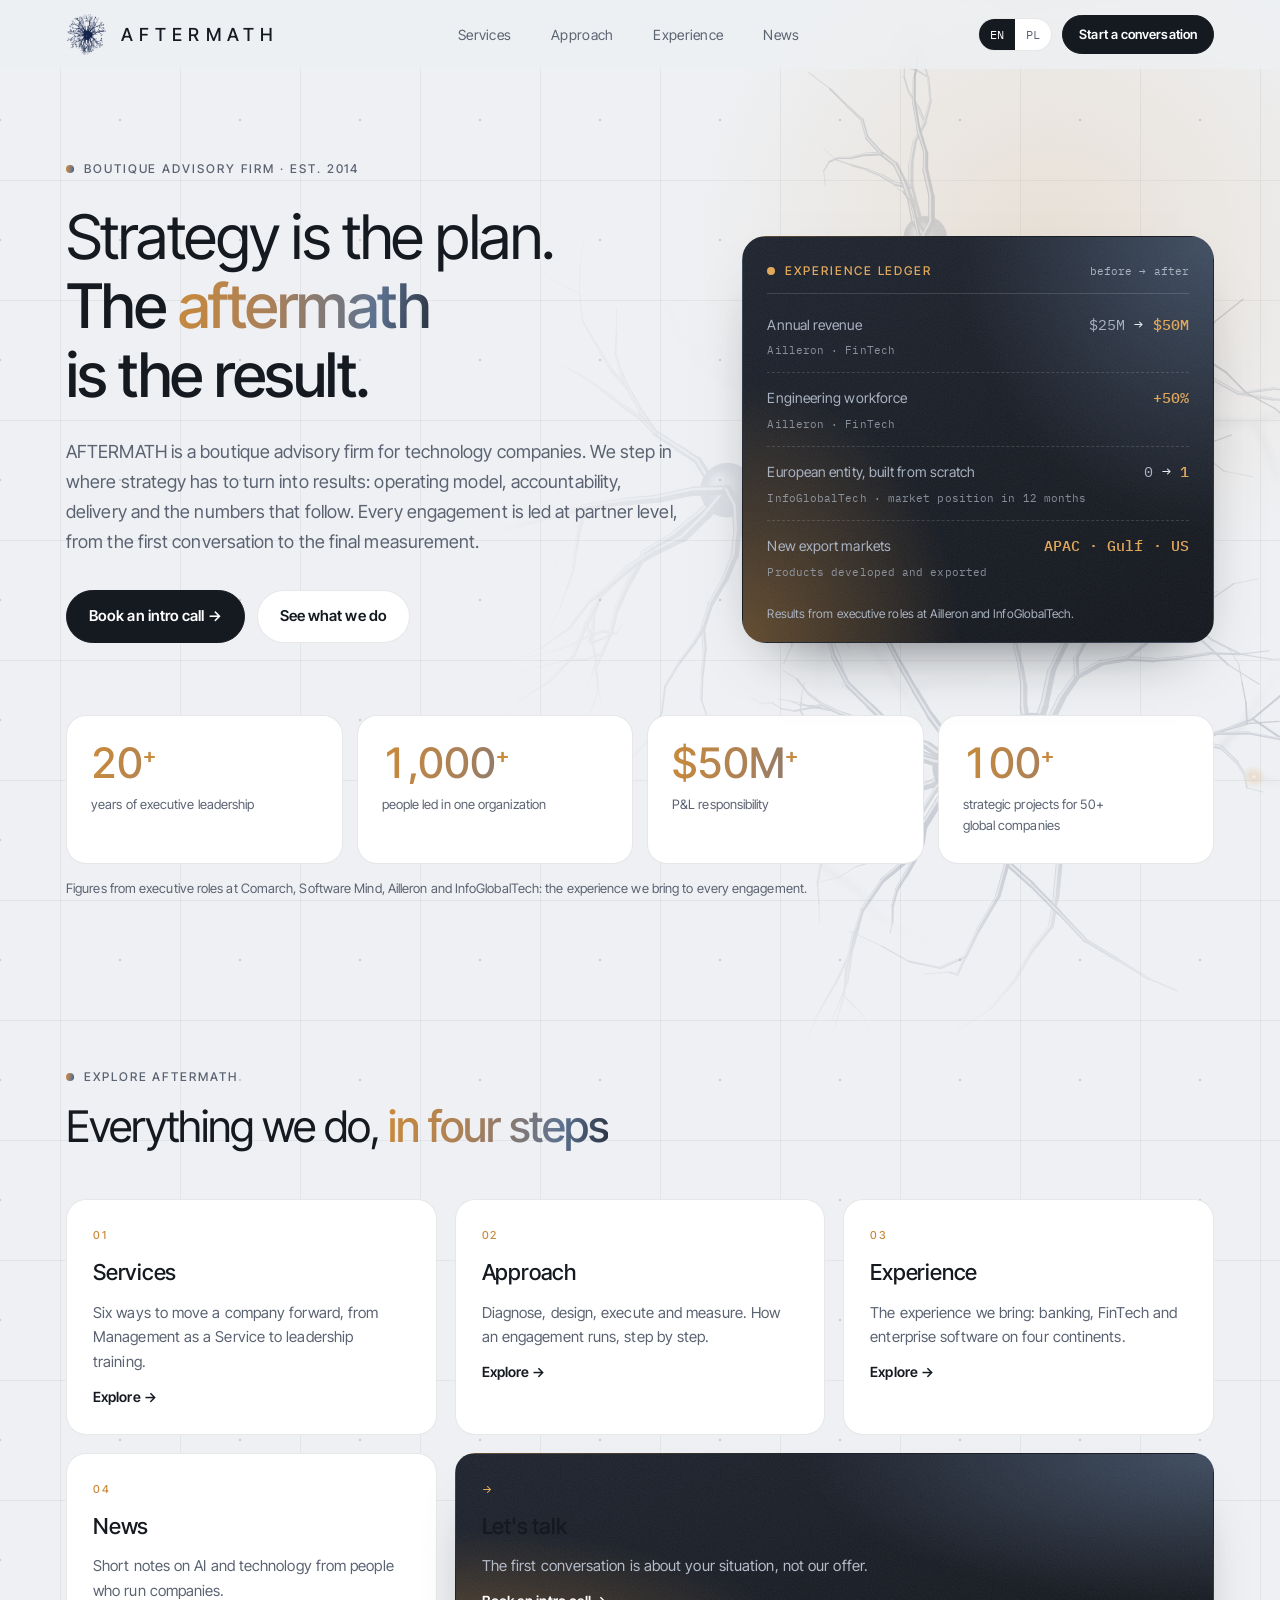
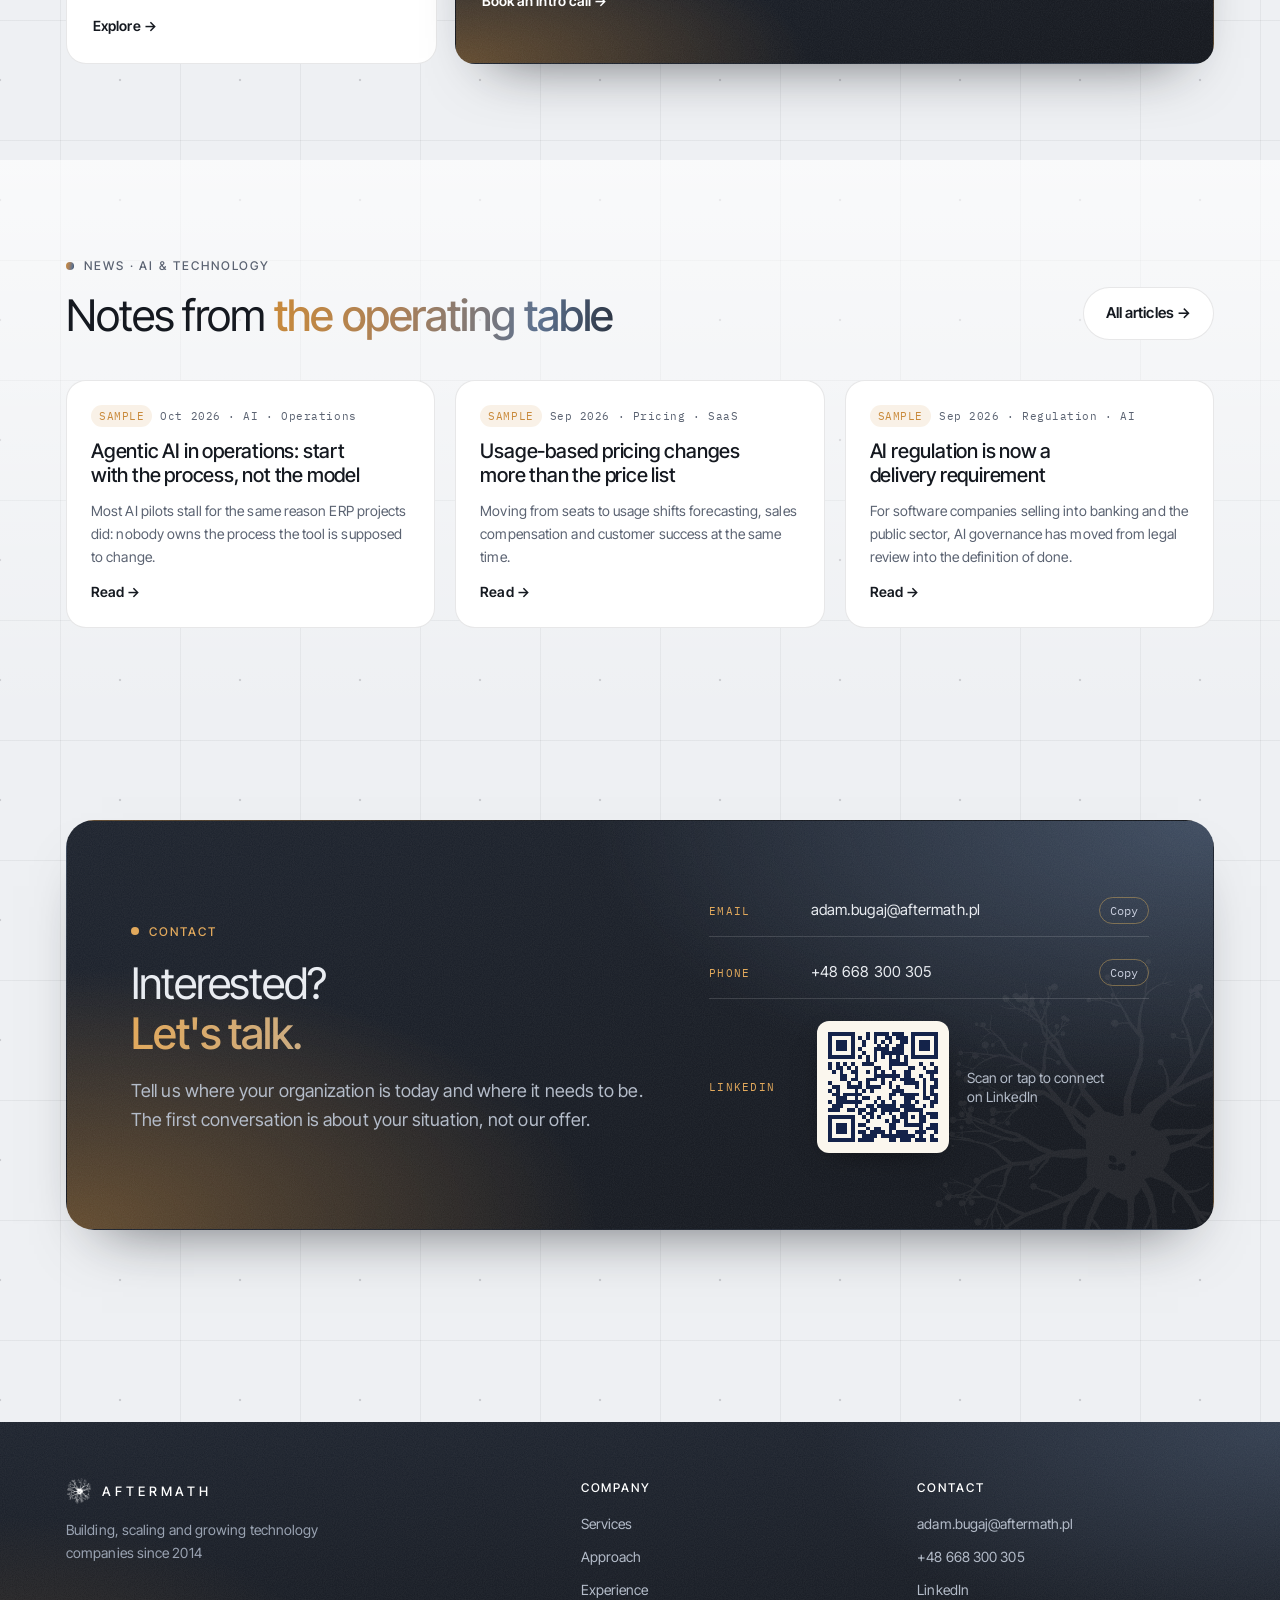
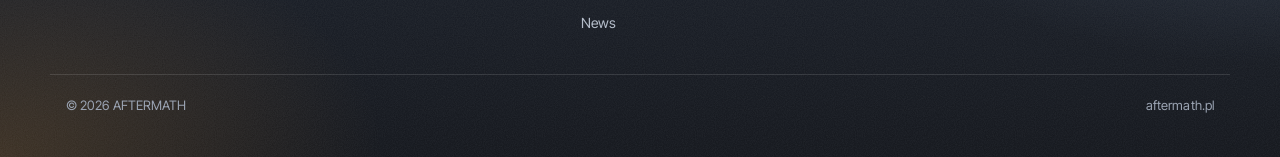
==== commit 650d106e: "2026.11.02_V02" ====
--- a/public/index.html
+++ b/public/index.html
@@ -25,7 +25,7 @@
 <body data-base="">
 <header class="nav">
   <div class="wrap">
-    <a class="logo" href="./" aria-label="AFTERMATH home"><img src="img/znak-granat-128.png" alt="" width="34" height="34">AFTERMATH</a>
+    <a class="logo" href="./" aria-label="AFTERMATH home"><span class="orb" aria-hidden="true"><span class="orb-tilt"><span class="orb-in"><img src="img/znak-granat-256.png" alt="" width="34" height="34"><img src="img/znak-granat-256.png" alt="" width="34" height="34"><img src="img/znak-granat-256.png" alt="" width="34" height="34"><img src="img/znak-granat-256.png" alt="" width="34" height="34"></span></span></span>AFTERMATH</a>
     <nav class="links" aria-label="Main">
       <a href="services/" data-i18n="nav.services">Services</a>
       <a href="approach/" data-i18n="nav.approach">Approach</a>
--- a/public/assets/site.css
+++ b/public/assets/site.css
@@ -425,3 +425,18 @@
 footer{margin-top:96px;border:0;color:#B4BCC9;
   background:var(--g-grain),radial-gradient(60% 120% at 100% 0%,rgba(93,114,144,.35),transparent 60%),radial-gradient(50% 120% at 0% 100%,rgba(201,138,59,.22),transparent 60%),linear-gradient(180deg,var(--g-dark2),var(--g-dark))}:root[data-theme="g"] footer .f-logo{color:#fff}:root[data-theme="g"] footer .f-logo img{filter:brightness(0) invert(1)}:root[data-theme="g"] footer .f-col b{color:#fff}:root[data-theme="g"] footer a{color:#B4BCC9}:root[data-theme="g"] footer a:hover{color:#fff}:root[data-theme="g"] footer .f-bottom{border-top-color:rgba(255,255,255,.12)}:root[data-theme="g"] @media (max-width:720px){.stats{grid-template-columns:1fr 1fr}:root[data-theme="g"] .stat,:root[data-theme="g"] .stat:first-child{padding:20px}:root[data-theme="g"] }
 .tile.dark h3,:root[data-theme="g"] .tile.dark .go{color:#fff}:root[data-theme="g"] footer .f-brand p,:root[data-theme="g"] footer .f-bottom{color:#9AA3B2}
+
+/* ===== header logo: 3D orb (four logo planes rotating like a ball) ===== */
+.nav .logo .orb{display:block;flex:none;width:41px;height:41px;perspective:260px}
+.nav .logo .orb-tilt,.nav .logo .orb-in{position:relative;display:block;width:100%;height:100%;transform-style:preserve-3d}
+.nav .logo .orb-tilt{animation:orb-wobble 13s ease-in-out infinite}
+.nav .logo .orb-in{animation:orb-spin 16s linear infinite}
+.nav .logo .orb img{position:absolute;inset:0;width:100%!important;height:100%!important;animation:none!important;backface-visibility:visible;-webkit-backface-visibility:visible}
+.nav .logo .orb img:nth-child(2){transform:rotateY(60deg);opacity:.85}
+.nav .logo .orb img:nth-child(3){transform:rotateY(120deg);opacity:.85}
+.nav .logo .orb img:nth-child(4){transform:rotateX(90deg);opacity:.7}
+.nav .logo:hover .orb-in{animation-duration:6s}
+@keyframes orb-spin{from{transform:rotateY(0deg)}to{transform:rotateY(360deg)}}
+@keyframes orb-wobble{0%,100%{transform:rotateX(-20deg) rotateZ(14deg)}50%{transform:rotateX(18deg) rotateZ(-12deg)}}
+@media (max-width:480px){.nav .logo .orb{width:36px;height:36px}}
+@media (prefers-reduced-motion: reduce){.nav .logo .orb-tilt,.nav .logo .orb-in{animation:none!important}.nav .logo .orb img:not(:first-child){display:none}}
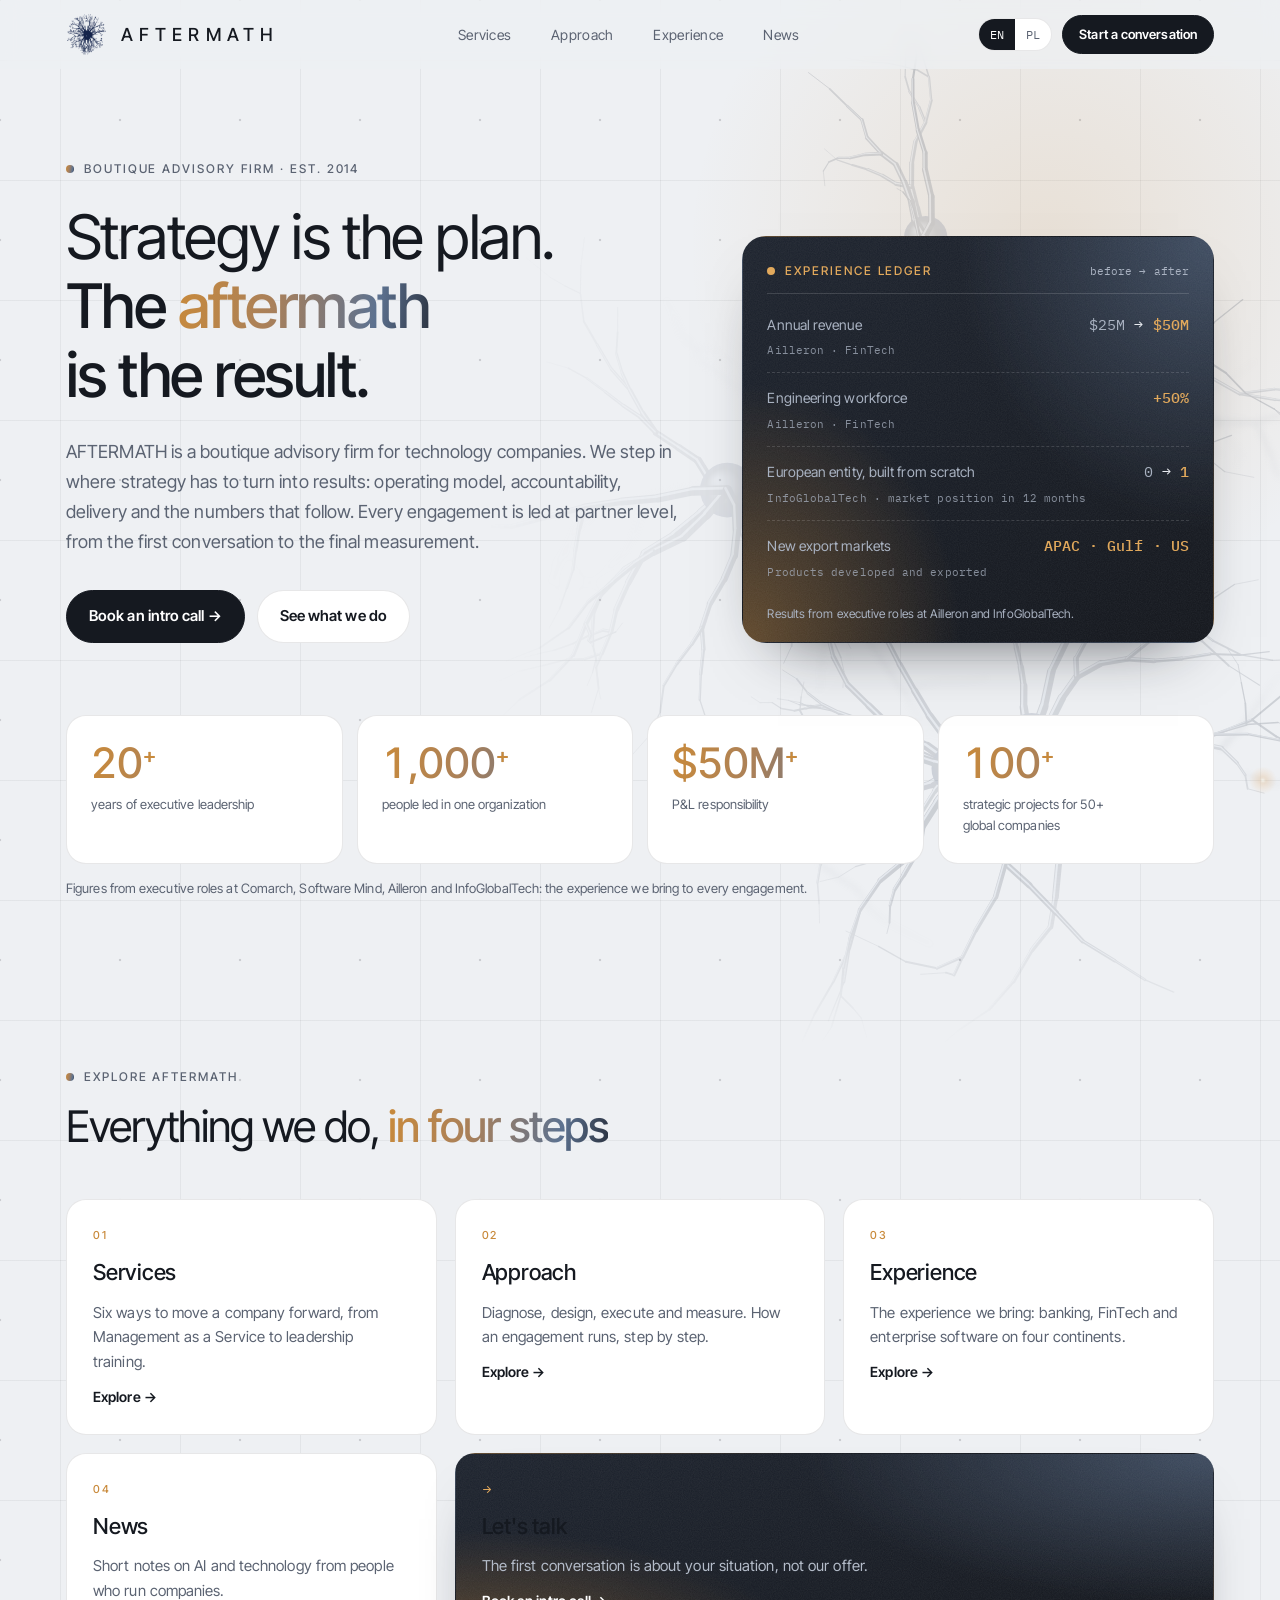
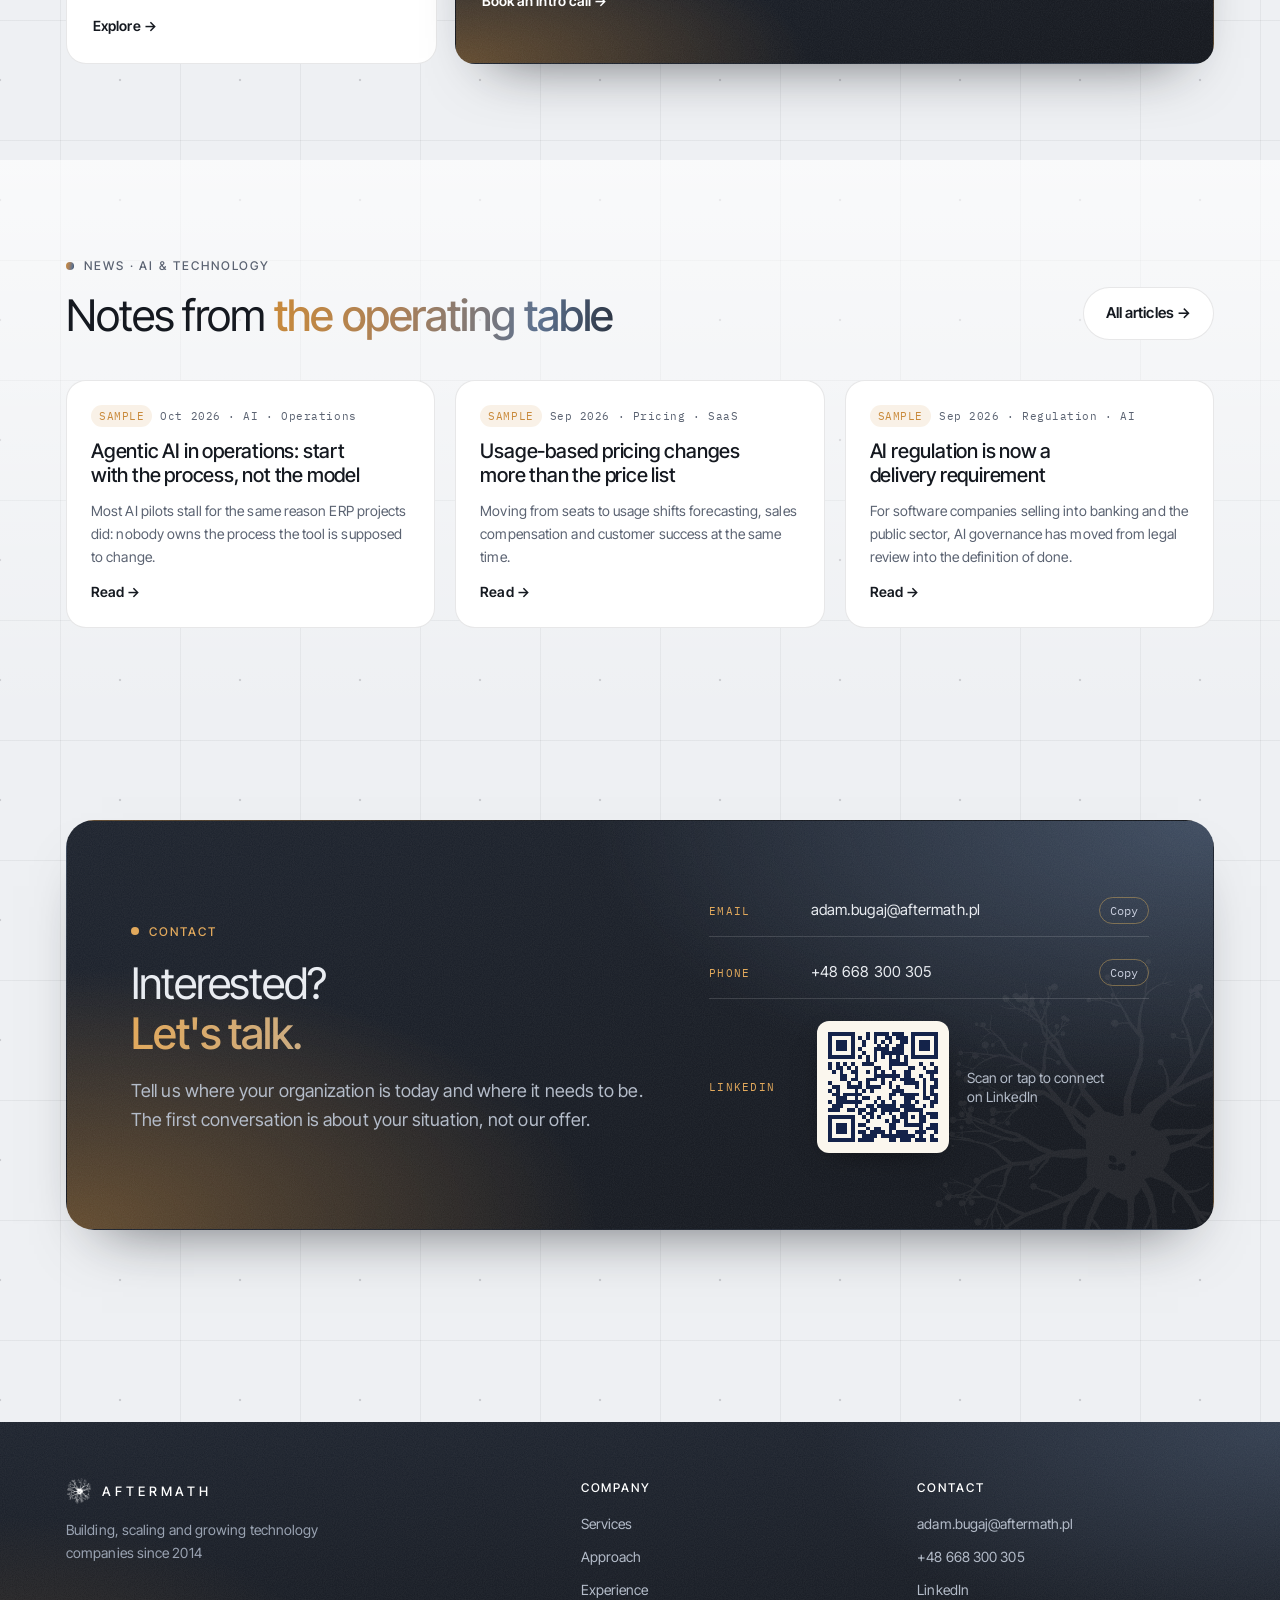
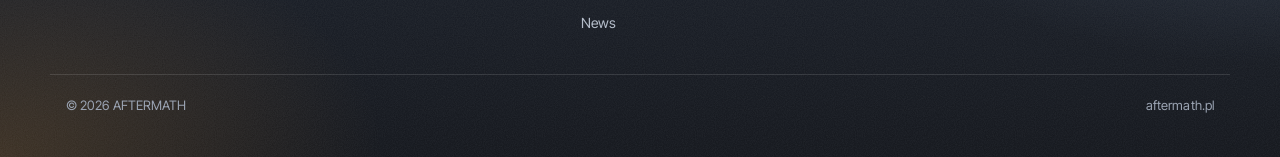
==== commit 61043107: "2026.11.02_V03" ====
--- a/public/index.html
+++ b/public/index.html
@@ -20,7 +20,7 @@
 <link rel="preconnect" href="https://fonts.gstatic.com" crossorigin>
 <link rel="stylesheet" href="https://fonts.googleapis.com/css2?family=Inter+Tight:wght@400;500;600&family=IBM+Plex+Mono:wght@400;500&display=swap">
 <script type="application/ld+json">{"@context":"https://schema.org","@type":"ProfessionalService","name":"AFTERMATH","url":"https://aftermath.pl/","foundingDate":"2014","description":"AFTERMATH builds, scales and grows technology companies. Management as a Service, IT and product consulting, negotiations and leadership training.","founder":{"@type":"Person","name":"Adam Bugaj","sameAs":"https://www.linkedin.com/in/adambugaj"},"areaServed":["Europe","Middle East","Asia-Pacific","North America"]}</script>
-<link rel="stylesheet" href="assets/site.css">
+<link rel="stylesheet" href="assets/site.css?v=20261102">
 </head>
 <body data-base="">
 <header class="nav">
@@ -130,7 +130,7 @@
   <div class="wrap f-bottom"><span>© <span id="yr">2026</span> AFTERMATH</span><span>aftermath.pl</span></div>
 </footer>
 <div class="toast" id="toast" role="status" aria-live="polite"></div>
-<script src="assets/neuron.js"></script>
-<script src="assets/site.js"></script>
+<script src="assets/neuron.js?v=20261102"></script>
+<script src="assets/site.js?v=20261102"></script>
 </body>
 </html>
